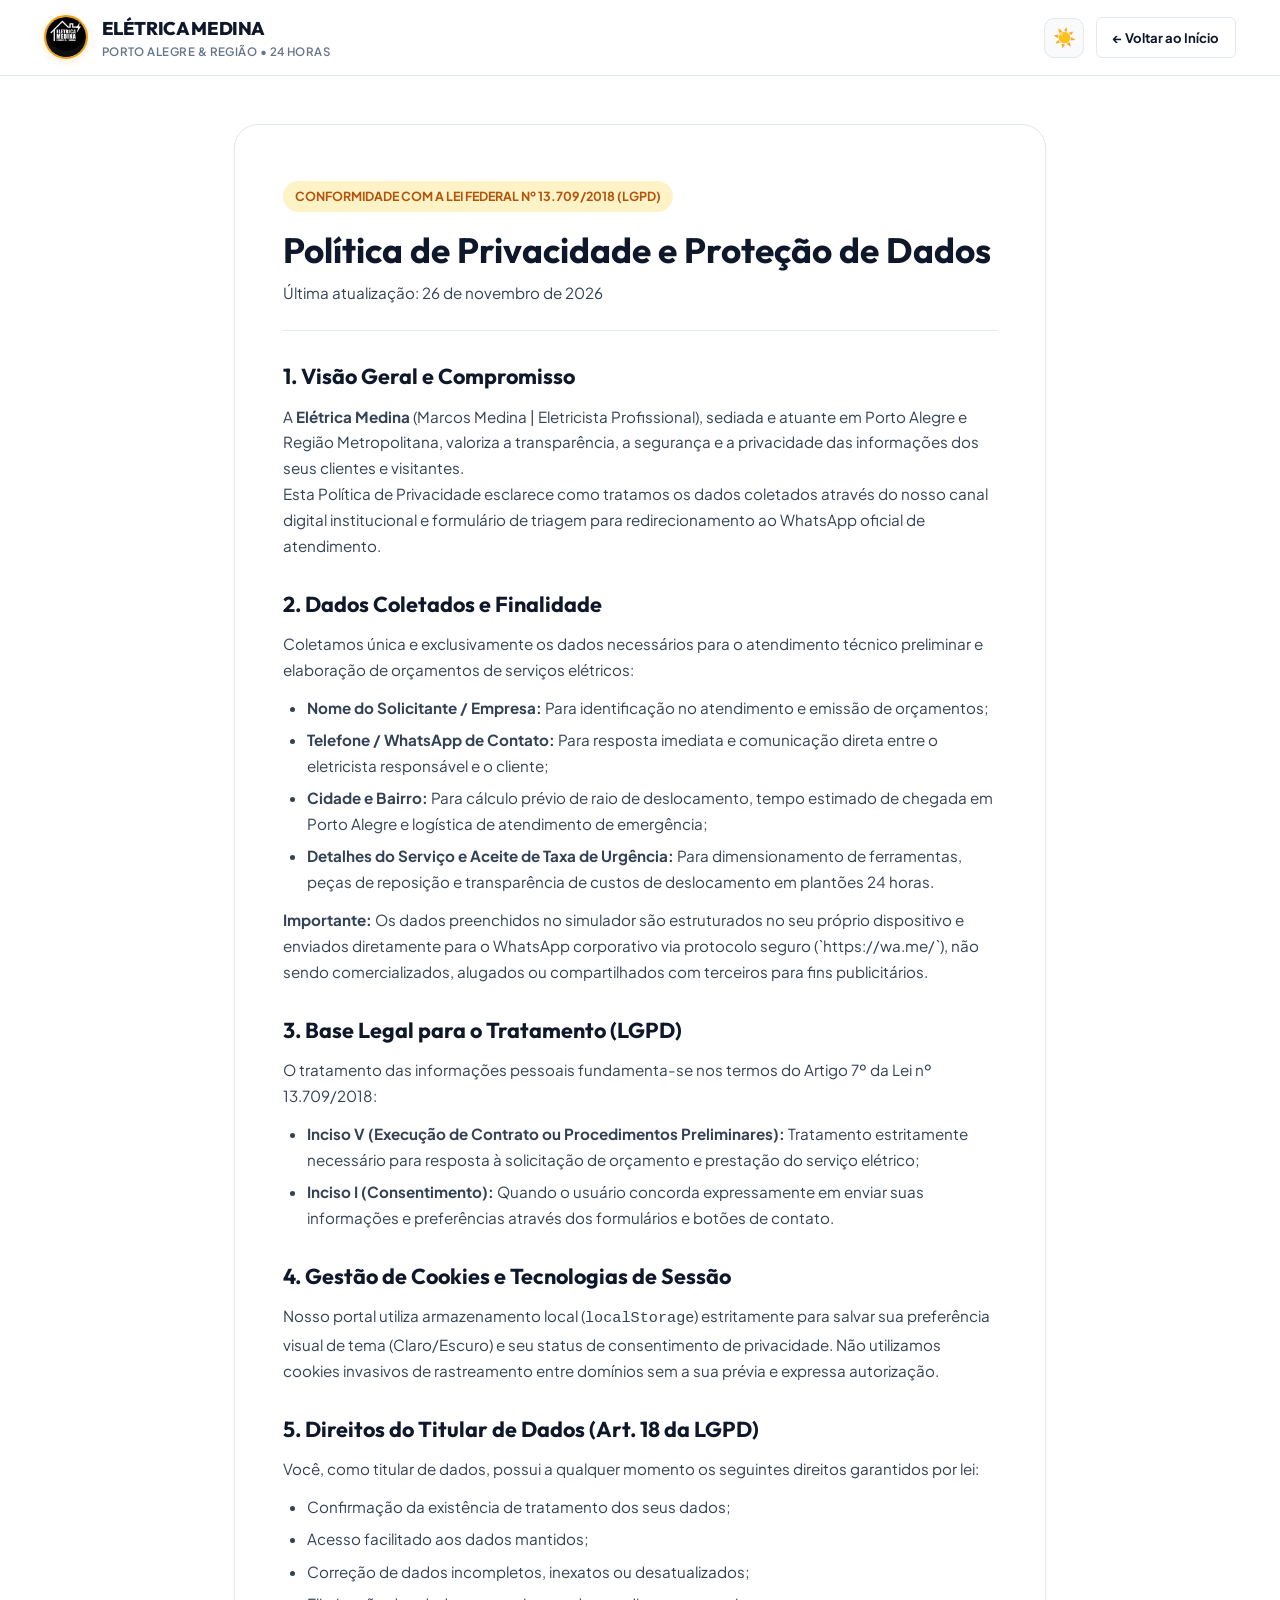
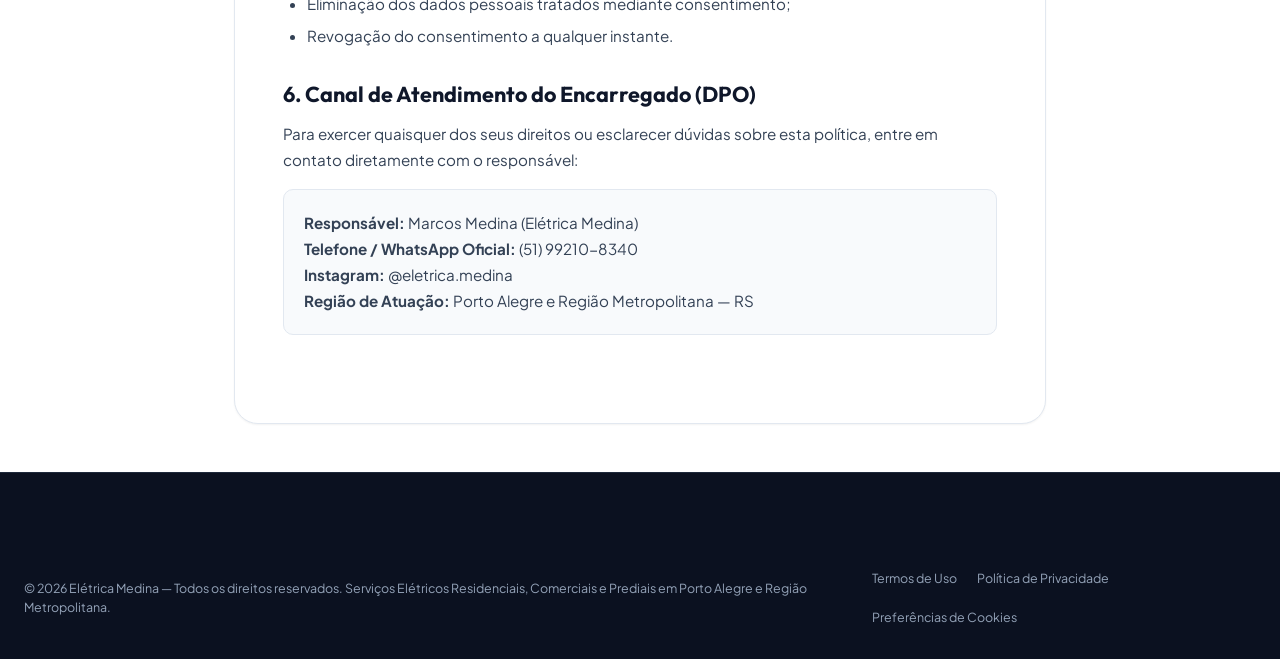
==== politica-privacidade.html @ 8481b3cd "feat: site institucional Elétrica Medina com triagem de urgência, estimativa POA e despacho WhatsApp" ====
<!DOCTYPE html>
<html lang="pt-BR" data-theme="light">
<head>
  <meta charset="UTF-8">
  <meta name="viewport" content="width=device-width, initial-scale=1.0">
  <title>Política de Privacidade | Elétrica Medina — Porto Alegre e Região</title>
  <meta name="description" content="Política de Privacidade e Proteção de Dados da Elétrica Medina em conformidade com a LGPD (Lei nº 13.709/2018).">
  <link rel="preconnect" href="https://fonts.googleapis.com">
  <link rel="preconnect" href="https://fonts.gstatic.com" crossorigin>
  <link href="https://fonts.googleapis.com/css2?family=Outfit:wght@400;500;600;700;800&family=Plus+Jakarta+Sans:wght@400;500;600;700&display=swap" rel="stylesheet">
  <link rel="stylesheet" href="css/style.css">
  <link rel="stylesheet" href="css/cookies.css">
  <link rel="icon" type="image/png" href="assets/logo-eletrica-medina.png">
</head>
<body class="legal-page">

  <!-- Cabeçalho Institucional -->
  <header class="site-header">
    <div class="header-container">
      <a href="index.html" class="brand-logo" aria-label="Voltar à página inicial da Elétrica Medina">
        <img src="assets/logo-eletrica-medina.png" alt="Logotipo Elétrica Medina" width="48" height="48" class="logo-img">
        <div class="brand-text">
          <span class="brand-title">ELÉTRICA MEDINA</span>
          <span class="brand-subtitle">Porto Alegre & Região • 24 Horas</span>
        </div>
      </a>
      <div class="header-actions">
        <button id="theme-toggle" class="theme-toggle-btn" aria-label="Alternar entre tema claro e escuro" title="Alternar tema">
          <span class="theme-icon-light">☀️</span>
          <span class="theme-icon-dark">🌙</span>
        </button>
        <a href="index.html" class="btn btn-sm btn-outline">← Voltar ao Início</a>
      </div>
    </div>
  </header>

  <main class="legal-container">
    <article class="legal-content">
      <div class="legal-header-badge">Conformidade com a Lei Federal nº 13.709/2018 (LGPD)</div>
      <h1>Política de Privacidade e Proteção de Dados</h1>
      <p class="legal-date">Última atualização: 26 de novembro de 2026</p>

      <section>
        <h2>1. Visão Geral e Compromisso</h2>
        <p>A <strong>Elétrica Medina</strong> (Marcos Medina | Eletricista Profissional), sediada e atuante em Porto Alegre e Região Metropolitana, valoriza a transparência, a segurança e a privacidade das informações dos seus clientes e visitantes.</p>
        <p>Esta Política de Privacidade esclarece como tratamos os dados coletados através do nosso canal digital institucional e formulário de triagem para redirecionamento ao WhatsApp oficial de atendimento.</p>
      </section>

      <section>
        <h2>2. Dados Coletados e Finalidade</h2>
        <p>Coletamos única e exclusivamente os dados necessários para o atendimento técnico preliminar e elaboração de orçamentos de serviços elétricos:</p>
        <ul>
          <li><strong>Nome do Solicitante / Empresa:</strong> Para identificação no atendimento e emissão de orçamentos;</li>
          <li><strong>Telefone / WhatsApp de Contato:</strong> Para resposta imediata e comunicação direta entre o eletricista responsável e o cliente;</li>
          <li><strong>Cidade e Bairro:</strong> Para cálculo prévio de raio de deslocamento, tempo estimado de chegada em Porto Alegre e logística de atendimento de emergência;</li>
          <li><strong>Detalhes do Serviço e Aceite de Taxa de Urgência:</strong> Para dimensionamento de ferramentas, peças de reposição e transparência de custos de deslocamento em plantões 24 horas.</li>
        </ul>
        <p><strong>Importante:</strong> Os dados preenchidos no simulador são estruturados no seu próprio dispositivo e enviados diretamente para o WhatsApp corporativo via protocolo seguro (`https://wa.me/`), não sendo comercializados, alugados ou compartilhados com terceiros para fins publicitários.</p>
      </section>

      <section>
        <h2>3. Base Legal para o Tratamento (LGPD)</h2>
        <p>O tratamento das informações pessoais fundamenta-se nos termos do Artigo 7º da Lei nº 13.709/2018:</p>
        <ul>
          <li><strong>Inciso V (Execução de Contrato ou Procedimentos Preliminares):</strong> Tratamento estritamente necessário para resposta à solicitação de orçamento e prestação do serviço elétrico;</li>
          <li><strong>Inciso I (Consentimento):</strong> Quando o usuário concorda expressamente em enviar suas informações e preferências através dos formulários e botões de contato.</li>
        </ul>
      </section>

      <section>
        <h2>4. Gestão de Cookies e Tecnologias de Sessão</h2>
        <p>Nosso portal utiliza armazenamento local (<code>localStorage</code>) estritamente para salvar sua preferência visual de tema (Claro/Escuro) e seu status de consentimento de privacidade. Não utilizamos cookies invasivos de rastreamento entre domínios sem a sua prévia e expressa autorização.</p>
      </section>

      <section>
        <h2>5. Direitos do Titular de Dados (Art. 18 da LGPD)</h2>
        <p>Você, como titular de dados, possui a qualquer momento os seguintes direitos garantidos por lei:</p>
        <ul>
          <li>Confirmação da existência de tratamento dos seus dados;</li>
          <li>Acesso facilitado aos dados mantidos;</li>
          <li>Correção de dados incompletos, inexatos ou desatualizados;</li>
          <li>Eliminação dos dados pessoais tratados mediante consentimento;</li>
          <li>Revogação do consentimento a qualquer instante.</li>
        </ul>
      </section>

      <section>
        <h2>6. Canal de Atendimento do Encarregado (DPO)</h2>
        <p>Para exercer quaisquer dos seus direitos ou esclarecer dúvidas sobre esta política, entre em contato diretamente com o responsável:</p>
        <div class="contact-box">
          <p><strong>Responsável:</strong> Marcos Medina (Elétrica Medina)</p>
          <p><strong>Telefone / WhatsApp Oficial:</strong> (51) 99210-8340</p>
          <p><strong>Instagram:</strong> @eletrica.medina</p>
          <p><strong>Região de Atuação:</strong> Porto Alegre e Região Metropolitana — RS</p>
        </div>
      </section>
    </article>
  </main>

  <!-- Rodapé Institucional -->
  <footer class="site-footer">
    <div class="footer-bottom">
      <p>&copy; 2026 Elétrica Medina — Todos os direitos reservados. Serviços Elétricos Residenciais, Comerciais e Prediais em Porto Alegre e Região Metropolitana.</p>
      <div class="footer-links">
        <a href="termos-de-uso.html">Termos de Uso</a>
        <a href="politica-privacidade.html">Política de Privacidade</a>
        <a href="#" id="btn-cookie-preferences-trigger">Preferências de Cookies</a>
      </div>
    </div>
  </footer>

  <script src="js/cookies.js"></script>
  <script src="js/main.js"></script>
</body>
</html>
---- css/style.css ----
/* ==========================================================================
   Elétrica Medina — Estilos Oficiais (Mobile-First)
   Porto Alegre e Região Metropolitana • Atendimento 24 Horas
   Padrão: Tema Claro (Light) + Suporte Nativo a Tema Escuro ([data-theme="dark"])
   ========================================================================== */

:root {
  /* Paleta Base — Tema Claro (Padrão) */
  --bg-primary: #ffffff;
  --bg-secondary: #f8fafc;
  --bg-tertiary: #f1f5f9;
  --bg-card: #ffffff;
  --bg-card-hover: #ffffff;
  --bg-elevated: #ffffff;

  --text-primary: #0f172a;
  --text-secondary: #334155;
  --text-muted: #64748b;
  --text-light: #94a3b8;

  --border-subtle: #e2e8f0;
  --border-focus: #f59e0b;
  --border-card: #e2e8f0;

  /* Cores de Destaque Elétrica Medina */
  --primary: #f59e0b;
  --primary-hover: #d97706;
  --primary-dark: #b45309;
  --primary-subtle: #fef3c7;
  --primary-contrast: #0f172a;

  --accent-blue: #0284c7;
  --accent-blue-subtle: #e0f2fe;

  --success: #16a34a;
  --success-subtle: #dcfce7;
  --success-text: #15803d;

  --danger: #dc2626;
  --danger-subtle: #fee2e2;

  --whatsapp: #25d366;
  --whatsapp-hover: #1ebd5b;
  --whatsapp-dark: #128c7e;

  /* Sombras */
  --shadow-sm: 0 1px 2px 0 rgba(0, 0, 0, 0.05);
  --shadow-md: 0 4px 6px -1px rgba(0, 0, 0, 0.07), 0 2px 4px -2px rgba(0, 0, 0, 0.05);
  --shadow-lg: 0 10px 15px -3px rgba(0, 0, 0, 0.08), 0 4px 6px -4px rgba(0, 0, 0, 0.04);
  --shadow-xl: 0 20px 25px -5px rgba(0, 0, 0, 0.08), 0 8px 10px -6px rgba(0, 0, 0, 0.04);
  --shadow-primary: 0 10px 25px -5px rgba(245, 158, 11, 0.35);

  --radius-sm: 6px;
  --radius-md: 10px;
  --radius-lg: 16px;
  --radius-xl: 24px;
  --radius-pill: 9999px;

  --header-height: 76px;
  --transition: all 0.25s cubic-bezier(0.16, 1, 0.3, 1);
}

[data-theme="dark"] {
  --bg-primary: #0b1120;
  --bg-secondary: #0f172a;
  --bg-tertiary: #1e293b;
  --bg-card: #131c31;
  --bg-card-hover: #1a2540;
  --bg-elevated: #1e293b;

  --text-primary: #f8fafc;
  --text-secondary: #cbd5e1;
  --text-muted: #94a3b8;
  --text-light: #64748b;

  --border-subtle: #334155;
  --border-focus: #fbbf24;
  --border-card: #1e293b;

  --primary-subtle: rgba(245, 158, 11, 0.15);
  --primary-contrast: #0f172a;

  --accent-blue-subtle: rgba(2, 132, 199, 0.15);
  --success-subtle: rgba(22, 163, 74, 0.15);
  --success-text: #4ade80;

  --danger-subtle: rgba(220, 38, 38, 0.15);

  --shadow-sm: 0 1px 2px 0 rgba(0, 0, 0, 0.4);
  --shadow-md: 0 4px 6px -1px rgba(0, 0, 0, 0.4), 0 2px 4px -2px rgba(0, 0, 0, 0.3);
  --shadow-lg: 0 10px 15px -3px rgba(0, 0, 0, 0.5), 0 4px 6px -4px rgba(0, 0, 0, 0.4);
  --shadow-xl: 0 20px 25px -5px rgba(0, 0, 0, 0.6), 0 8px 10px -6px rgba(0, 0, 0, 0.5);
  --shadow-primary: 0 10px 25px -5px rgba(245, 158, 11, 0.25);
}

/* Reset Base */
*, *::before, *::after {
  box-sizing: border-box;
  margin: 0;
  padding: 0;
}

html {
  scroll-behavior: smooth;
  font-size: 16px;
  -webkit-text-size-adjust: 100%;
}

body {
  font-family: 'Plus Jakarta Sans', system-ui, -apple-system, sans-serif;
  background-color: var(--bg-primary);
  color: var(--text-primary);
  line-height: 1.6;
  transition: background-color 0.3s ease, color 0.3s ease;
  overflow-x: hidden;
}

h1, h2, h3, h4, h5, h6 {
  font-family: 'Outfit', 'Plus Jakarta Sans', sans-serif;
  color: var(--text-primary);
  line-height: 1.25;
  font-weight: 700;
}

a {
  color: inherit;
  text-decoration: none;
  transition: var(--transition);
}

img {
  max-width: 100%;
  height: auto;
  display: block;
}

/* ==========================================================================
   Header & Navegação (Padrão Executivo Sem Poluição Visual)
   ========================================================================== */
.site-header {
  position: sticky;
  top: 0;
  left: 0;
  right: 0;
  height: var(--header-height);
  background: rgba(255, 255, 255, 0.95);
  backdrop-filter: blur(12px);
  -webkit-backdrop-filter: blur(12px);
  border-bottom: 1px solid var(--border-subtle);
  z-index: 1000;
  transition: var(--transition);
}

[data-theme="dark"] .site-header {
  background: rgba(11, 17, 32, 0.95);
}

.header-container {
  max-width: 1240px;
  margin: 0 auto;
  height: 100%;
  padding: 0 1.5rem;
  display: flex;
  align-items: center;
  justify-content: space-between;
  gap: 1rem;
}

.brand-logo {
  display: flex;
  align-items: center;
  gap: 0.85rem;
  flex-shrink: 0;
}

.logo-img {
  width: 44px;
  height: 44px;
  border-radius: 50%;
  object-fit: cover;
  border: 2px solid var(--primary);
  box-shadow: 0 2px 8px rgba(245, 158, 11, 0.2);
}

.brand-text {
  display: flex;
  flex-direction: column;
}

.brand-title {
  font-family: 'Outfit', sans-serif;
  font-size: 1.15rem;
  font-weight: 800;
  letter-spacing: -0.02em;
  color: var(--text-primary);
  display: flex;
  align-items: center;
  gap: 0.35rem;
}

.brand-subtitle {
  font-size: 0.72rem;
  font-weight: 600;
  color: var(--text-muted);
  text-transform: uppercase;
  letter-spacing: 0.04em;
}

.header-badges {
  display: none;
}

@media (min-width: 960px) {
  .header-badges {
    display: flex;
    align-items: center;
    gap: 0.75rem;
  }
}

.header-pill {
  display: inline-flex;
  align-items: center;
  gap: 0.4rem;
  background: var(--bg-secondary);
  border: 1px solid var(--border-subtle);
  padding: 0.35rem 0.75rem;
  border-radius: var(--radius-pill);
  font-size: 0.78rem;
  font-weight: 600;
  color: var(--text-secondary);
}

.header-pill.urgent {
  background: var(--primary-subtle);
  border-color: rgba(245, 158, 11, 0.3);
  color: var(--primary-dark);
}

[data-theme="dark"] .header-pill.urgent {
  color: #fbbf24;
}

.pulse-dot {
  width: 8px;
  height: 8px;
  background-color: var(--success);
  border-radius: 50%;
  animation: pulseDot 1.8s infinite;
}

@keyframes pulseDot {
  0% { transform: scale(0.95); box-shadow: 0 0 0 0 rgba(22, 163, 74, 0.7); }
  70% { transform: scale(1); box-shadow: 0 0 0 7px rgba(22, 163, 74, 0); }
  100% { transform: scale(0.95); box-shadow: 0 0 0 0 rgba(22, 163, 74, 0); }
}

.header-actions {
  display: flex;
  align-items: center;
  gap: 0.75rem;
  flex-shrink: 0;
}

/* Botões do Topo */
.theme-toggle-btn {
  background: var(--bg-secondary);
  border: 1px solid var(--border-subtle);
  color: var(--text-primary);
  width: 40px;
  height: 40px;
  border-radius: var(--radius-md);
  cursor: pointer;
  display: flex;
  align-items: center;
  justify-content: center;
  font-size: 1.15rem;
  transition: var(--transition);
}

.theme-toggle-btn:hover {
  background: var(--bg-tertiary);
  transform: translateY(-1px);
}

.theme-icon-dark { display: none; }
[data-theme="dark"] .theme-icon-light { display: none; }
[data-theme="dark"] .theme-icon-dark { display: inline-block; }

/* Botão Menu Hambúrguer (Os 3 Risquinhos Anti-Poluição Visual) */
.btn-hamburger {
  background: var(--bg-secondary);
  border: 1px solid var(--border-subtle);
  color: var(--text-primary);
  padding: 0.55rem 0.9rem;
  border-radius: var(--radius-md);
  cursor: pointer;
  display: inline-flex;
  align-items: center;
  gap: 0.5rem;
  font-family: 'Plus Jakarta Sans', sans-serif;
  font-size: 0.85rem;
  font-weight: 700;
  transition: var(--transition);
}

.btn-hamburger:hover {
  background: var(--bg-tertiary);
  border-color: var(--primary);
  color: var(--primary-dark);
}

[data-theme="dark"] .btn-hamburger:hover {
  color: #fbbf24;
}

.hamburger-lines {
  display: flex;
  flex-direction: column;
  justify-content: space-between;
  width: 18px;
  height: 12px;
}

.hamburger-lines span {
  display: block;
  height: 2px;
  width: 100%;
  background-color: currentColor;
  border-radius: 2px;
  transition: var(--transition);
}

/* ==========================================================================
   Gaveta Lateral (Slide-Over Drawer)
   ========================================================================== */
.drawer-backdrop {
  position: fixed;
  inset: 0;
  background: rgba(15, 23, 42, 0.65);
  backdrop-filter: blur(4px);
  -webkit-backdrop-filter: blur(4px);
  z-index: 10001;
  opacity: 0;
  visibility: hidden;
  transition: all 0.3s ease;
}

.drawer-backdrop.is-open {
  opacity: 1;
  visibility: visible;
}

.site-drawer {
  position: fixed;
  top: 0;
  right: 0;
  bottom: 0;
  width: 100%;
  max-width: 380px;
  background: var(--bg-primary);
  border-left: 1px solid var(--border-subtle);
  box-shadow: -10px 0 30px rgba(0, 0, 0, 0.15);
  z-index: 10002;
  transform: translateX(100%);
  transition: transform 0.35s cubic-bezier(0.16, 1, 0.3, 1);
  display: flex;
  flex-direction: column;
  padding: 1.5rem;
  overflow-y: auto;
}

.site-drawer.is-open {
  transform: translateX(0);
}

.drawer-header {
  display: flex;
  align-items: center;
  justify-content: space-between;
  padding-bottom: 1.25rem;
  border-bottom: 1px solid var(--border-subtle);
}

.drawer-title {
  font-size: 1.1rem;
  font-weight: 700;
}

.btn-close-drawer {
  background: var(--bg-secondary);
  border: 1px solid var(--border-subtle);
  width: 36px;
  height: 36px;
  border-radius: var(--radius-md);
  font-size: 1.2rem;
  cursor: pointer;
  display: flex;
  align-items: center;
  justify-content: center;
  color: var(--text-secondary);
}

.btn-close-drawer:hover {
  background: var(--bg-tertiary);
  color: var(--text-primary);
}

.drawer-nav {
  display: flex;
  flex-direction: column;
  gap: 0.5rem;
  padding: 1.5rem 0;
}

.drawer-nav a {
  display: flex;
  align-items: center;
  justify-content: space-between;
  padding: 0.85rem 1rem;
  border-radius: var(--radius-md);
  font-size: 0.95rem;
  font-weight: 600;
  color: var(--text-secondary);
  background: var(--bg-secondary);
  border: 1px solid transparent;
}

.drawer-nav a:hover {
  background: var(--bg-tertiary);
  border-color: var(--border-subtle);
  color: var(--text-primary);
  padding-left: 1.25rem;
}

.drawer-footer {
  margin-top: auto;
  padding-top: 1.5rem;
  border-top: 1px solid var(--border-subtle);
  display: flex;
  flex-direction: column;
  gap: 1rem;
}

.drawer-contact-card {
  background: var(--bg-secondary);
  border: 1px solid var(--border-subtle);
  border-radius: var(--radius-md);
  padding: 1rem;
  font-size: 0.85rem;
}

.drawer-contact-card p {
  margin-bottom: 0.4rem;
  color: var(--text-secondary);
}

.drawer-contact-card strong {
  color: var(--text-primary);
}

/* ==========================================================================
   Botões e Componentes de UI
   ========================================================================== */
.btn {
  display: inline-flex;
  align-items: center;
  justify-content: center;
  gap: 0.55rem;
  padding: 0.85rem 1.6rem;
  border-radius: var(--radius-md);
  font-family: 'Plus Jakarta Sans', sans-serif;
  font-size: 0.95rem;
  font-weight: 700;
  cursor: pointer;
  transition: var(--transition);
  border: 1px solid transparent;
  white-space: nowrap;
  text-align: center;
}

.btn-sm {
  padding: 0.55rem 1rem;
  font-size: 0.82rem;
  border-radius: var(--radius-sm);
}

.btn-primary {
  background: var(--primary);
  color: var(--primary-contrast);
  box-shadow: var(--shadow-primary);
}

.btn-primary:hover {
  background: var(--primary-hover);
  color: #ffffff;
  transform: translateY(-2px);
  box-shadow: 0 12px 28px -5px rgba(245, 158, 11, 0.45);
}

.btn-secondary {
  background: var(--bg-secondary);
  color: var(--text-primary);
  border-color: var(--border-subtle);
}

.btn-secondary:hover {
  background: var(--bg-tertiary);
  transform: translateY(-1px);
}

.btn-outline {
  background: transparent;
  color: var(--text-primary);
  border-color: var(--border-subtle);
}

.btn-outline:hover {
  background: var(--bg-secondary);
  border-color: var(--primary);
  color: var(--primary-dark);
}

.btn-whatsapp {
  background: var(--whatsapp);
  color: #ffffff;
  box-shadow: 0 8px 20px -4px rgba(37, 211, 102, 0.4);
}

.btn-whatsapp:hover {
  background: var(--whatsapp-hover);
  color: #ffffff;
  transform: translateY(-2px);
  box-shadow: 0 12px 26px -4px rgba(37, 211, 102, 0.5);
}

/* ==========================================================================
   Hero Section
   ========================================================================== */
.hero-section {
  position: relative;
  padding: 3.5rem 1.5rem 4rem;
  background: linear-gradient(180deg, var(--bg-secondary) 0%, var(--bg-primary) 100%);
  border-bottom: 1px solid var(--border-subtle);
}

.hero-container {
  max-width: 1240px;
  margin: 0 auto;
}

.hero-badge {
  display: inline-flex;
  align-items: center;
  gap: 0.5rem;
  background: var(--primary-subtle);
  border: 1px solid rgba(245, 158, 11, 0.35);
  color: var(--primary-dark);
  font-size: 0.85rem;
  font-weight: 700;
  padding: 0.4rem 0.95rem;
  border-radius: var(--radius-pill);
  margin-bottom: 1.5rem;
}

[data-theme="dark"] .hero-badge {
  color: #fbbf24;
}

.hero-title {
  font-size: 2.25rem;
  letter-spacing: -0.03em;
  margin-bottom: 1.25rem;
  max-width: 900px;
}

@media (min-width: 768px) {
  .hero-title {
    font-size: 3.25rem;
  }
}

.hero-highlight {
  color: var(--primary-dark);
  position: relative;
  display: inline-block;
}

[data-theme="dark"] .hero-highlight {
  color: #fbbf24;
}

.hero-subtitle {
  font-size: 1.1rem;
  color: var(--text-secondary);
  line-height: 1.65;
  max-width: 780px;
  margin-bottom: 2rem;
}

.hero-actions {
  display: flex;
  flex-wrap: wrap;
  gap: 1rem;
  margin-bottom: 3rem;
}

.hero-stats-grid {
  display: grid;
  grid-template-columns: repeat(2, 1fr);
  gap: 1rem;
  max-width: 1000px;
}

@media (min-width: 768px) {
  .hero-stats-grid {
    grid-template-columns: repeat(4, 1fr);
  }
}

.stat-card {
  background: var(--bg-card);
  border: 1px solid var(--border-card);
  border-radius: var(--radius-lg);
  padding: 1.25rem;
  box-shadow: var(--shadow-sm);
  transition: var(--transition);
}

.stat-card:hover {
  transform: translateY(-2px);
  box-shadow: var(--shadow-md);
  border-color: var(--primary);
}

.stat-icon {
  font-size: 1.5rem;
  margin-bottom: 0.5rem;
}

.stat-number {
  font-size: 1.4rem;
  font-weight: 800;
  color: var(--text-primary);
  font-family: 'Outfit', sans-serif;
}

.stat-label {
  font-size: 0.8rem;
  color: var(--text-muted);
  line-height: 1.35;
}

/* ==========================================================================
   Simulador de Atendimento e Triagem Rápida (O Diferencial Principal)
   ========================================================================== */
.simulator-section {
  padding: 5rem 1.5rem;
  background: var(--bg-primary);
  position: relative;
}

.section-header {
  text-align: center;
  max-width: 760px;
  margin: 0 auto 3rem;
}

.section-tag {
  display: inline-block;
  background: var(--primary-subtle);
  color: var(--primary-dark);
  font-size: 0.8rem;
  font-weight: 700;
  text-transform: uppercase;
  letter-spacing: 0.08em;
  padding: 0.35rem 0.85rem;
  border-radius: var(--radius-pill);
  margin-bottom: 0.75rem;
}

[data-theme="dark"] .section-tag {
  color: #fbbf24;
}

.section-title {
  font-size: 2rem;
  margin-bottom: 0.85rem;
  letter-spacing: -0.02em;
}

@media (min-width: 768px) {
  .section-title {
    font-size: 2.6rem;
  }
}

.section-desc {
  font-size: 1.05rem;
  color: var(--text-secondary);
}

.simulator-card {
  max-width: 860px;
  margin: 0 auto;
  background: var(--bg-card);
  border: 2px solid var(--primary);
  border-radius: var(--radius-xl);
  box-shadow: var(--shadow-xl);
  overflow: hidden;
}

.simulator-card-header {
  background: linear-gradient(135deg, var(--bg-secondary) 0%, var(--bg-tertiary) 100%);
  padding: 1.5rem 2rem;
  border-bottom: 1px solid var(--border-subtle);
  display: flex;
  flex-direction: column;
  gap: 0.5rem;
}

@media (min-width: 600px) {
  .simulator-card-header {
    flex-direction: row;
    align-items: center;
    justify-content: space-between;
  }
}

.sim-header-title {
  font-size: 1.25rem;
  font-weight: 700;
  display: flex;
  align-items: center;
  gap: 0.5rem;
}

.sim-header-badge {
  background: var(--success-subtle);
  color: var(--success-text);
  font-size: 0.8rem;
  font-weight: 700;
  padding: 0.3rem 0.75rem;
  border-radius: var(--radius-pill);
  display: inline-flex;
  align-items: center;
  gap: 0.35rem;
}

.simulator-card-body {
  padding: 2rem;
}

.sim-form-grid {
  display: grid;
  grid-template-columns: 1fr;
  gap: 1.5rem;
}

@media (min-width: 640px) {
  .sim-form-grid {
    grid-template-columns: repeat(2, 1fr);
  }
  .form-col-full {
    grid-column: span 2;
  }
}

.form-group {
  display: flex;
  flex-direction: column;
  gap: 0.5rem;
}

.form-label {
  font-size: 0.9rem;
  font-weight: 700;
  color: var(--text-primary);
  display: flex;
  align-items: center;
  justify-content: space-between;
}

.form-label-hint {
  font-size: 0.75rem;
  font-weight: 500;
  color: var(--text-muted);
}

.form-input, .form-select, .form-textarea {
  width: 100%;
  padding: 0.85rem 1rem;
  font-family: inherit;
  font-size: 0.95rem;
  color: var(--text-primary);
  background: var(--bg-secondary);
  border: 1px solid var(--border-subtle);
  border-radius: var(--radius-md);
  transition: var(--transition);
}

.form-input:focus, .form-select:focus, .form-textarea:focus {
  outline: none;
  border-color: var(--border-focus);
  background: var(--bg-primary);
  box-shadow: 0 0 0 3px rgba(245, 158, 11, 0.2);
}

.form-textarea {
  resize: vertical;
  min-height: 90px;
}

/* Seletores de Modalidade de Atendimento */
.radio-toggle-group {
  display: grid;
  grid-template-columns: 1fr;
  gap: 0.75rem;
}

@media (min-width: 600px) {
  .radio-toggle-group {
    grid-template-columns: repeat(2, 1fr);
  }
}

.radio-card {
  position: relative;
  display: flex;
  align-items: flex-start;
  gap: 0.75rem;
  background: var(--bg-secondary);
  border: 1px solid var(--border-subtle);
  border-radius: var(--radius-md);
  padding: 1rem;
  cursor: pointer;
  transition: var(--transition);
}

.radio-card:hover {
  border-color: var(--primary);
  background: var(--bg-tertiary);
}

.radio-card input[type="radio"] {
  accent-color: var(--primary);
  margin-top: 0.2rem;
  width: 18px;
  height: 18px;
}

.radio-card-content {
  display: flex;
  flex-direction: column;
}

.radio-card-title {
  font-size: 0.92rem;
  font-weight: 700;
  color: var(--text-primary);
}

.radio-card-desc {
  font-size: 0.78rem;
  color: var(--text-muted);
  line-height: 1.35;
}

/* Caixa de Urgência Dinâmica */
.urgencia-box {
  background: var(--primary-subtle);
  border: 1px solid rgba(245, 158, 11, 0.4);
  border-radius: var(--radius-md);
  padding: 1.25rem;
  margin-top: 0.5rem;
  animation: fadeIn 0.3s ease;
}

@keyframes fadeIn {
  from { opacity: 0; transform: translateY(-6px); }
  to { opacity: 1; transform: translateY(0); }
}

.urgencia-box-title {
  font-size: 0.92rem;
  font-weight: 700;
  color: var(--primary-dark);
  margin-bottom: 0.4rem;
  display: flex;
  align-items: center;
  gap: 0.4rem;
}

[data-theme="dark"] .urgencia-box-title {
  color: #fbbf24;
}

.urgencia-box-text {
  font-size: 0.82rem;
  color: var(--text-secondary);
  margin-bottom: 0.85rem;
  line-height: 1.45;
}

.taxa-options {
  display: flex;
  flex-direction: column;
  gap: 0.5rem;
}

.taxa-label {
  display: flex;
  align-items: center;
  gap: 0.5rem;
  font-size: 0.85rem;
  font-weight: 600;
  cursor: pointer;
  color: var(--text-primary);
}

.taxa-label input {
  accent-color: var(--primary);
  width: 16px;
  height: 16px;
}

/* Painel de Estimativa em Tempo Real */
.estimate-preview-card {
  background: var(--bg-secondary);
  border: 1px solid var(--border-subtle);
  border-radius: var(--radius-lg);
  padding: 1.25rem;
  display: flex;
  flex-direction: column;
  gap: 0.75rem;
}

@media (min-width: 600px) {
  .estimate-preview-card {
    flex-direction: row;
    align-items: center;
    justify-content: space-between;
  }
}

.estimate-left {
  display: flex;
  flex-direction: column;
  gap: 0.2rem;
}

.estimate-title {
  font-size: 0.75rem;
  font-weight: 700;
  text-transform: uppercase;
  letter-spacing: 0.05em;
  color: var(--text-muted);
}

.estimate-zone-name {
  font-size: 0.95rem;
  font-weight: 700;
  color: var(--text-primary);
}

.estimate-right {
  display: flex;
  align-items: baseline;
  gap: 0.5rem;
}

.estimate-eta-val {
  font-family: 'Outfit', sans-serif;
  font-size: 1.8rem;
  font-weight: 800;
  color: var(--primary-dark);
}

[data-theme="dark"] .estimate-eta-val {
  color: #fbbf24;
}

.estimate-badge-pill {
  font-size: 0.75rem;
  font-weight: 700;
  padding: 0.25rem 0.6rem;
  border-radius: var(--radius-pill);
  background: var(--bg-tertiary);
  color: var(--text-secondary);
}

.sim-submit-btn {
  width: 100%;
  padding: 1.15rem;
  font-size: 1.05rem;
  box-shadow: 0 10px 25px -5px rgba(37, 211, 102, 0.4);
}

.sim-privacy-notice {
  font-size: 0.75rem;
  color: var(--text-muted);
  text-align: center;
  margin-top: 0.75rem;
}

/* ==========================================================================
   Serviços Oferecidos
   ========================================================================== */
.services-section {
  padding: 5rem 1.5rem;
  background: var(--bg-secondary);
  border-top: 1px solid var(--border-subtle);
  border-bottom: 1px solid var(--border-subtle);
}

.services-grid {
  max-width: 1240px;
  margin: 0 auto;
  display: grid;
  grid-template-columns: 1fr;
  gap: 1.75rem;
}

@media (min-width: 640px) {
  .services-grid {
    grid-template-columns: repeat(2, 1fr);
  }
}

@media (min-width: 1024px) {
  .services-grid {
    grid-template-columns: repeat(4, 1fr);
  }
}

.service-card {
  background: var(--bg-card);
  border: 1px solid var(--border-card);
  border-radius: var(--radius-lg);
  padding: 2rem 1.5rem;
  display: flex;
  flex-direction: column;
  box-shadow: var(--shadow-sm);
  transition: var(--transition);
}

.service-card:hover {
  transform: translateY(-4px);
  box-shadow: var(--shadow-lg);
  border-color: var(--primary);
}

.service-icon-box {
  width: 54px;
  height: 54px;
  background: var(--primary-subtle);
  border-radius: var(--radius-md);
  display: flex;
  align-items: center;
  justify-content: center;
  font-size: 1.6rem;
  margin-bottom: 1.25rem;
  color: var(--primary-dark);
}

[data-theme="dark"] .service-icon-box {
  color: #fbbf24;
}

.service-card-title {
  font-size: 1.2rem;
  margin-bottom: 0.75rem;
}

.service-card-desc {
  font-size: 0.88rem;
  color: var(--text-secondary);
  line-height: 1.55;
  margin-bottom: 1.25rem;
  flex-grow: 1;
}

.service-feature-list {
  list-style: none;
  display: flex;
  flex-direction: column;
  gap: 0.4rem;
  font-size: 0.8rem;
  color: var(--text-muted);
  border-top: 1px solid var(--border-subtle);
  padding-top: 1rem;
}

.service-feature-list li {
  display: flex;
  align-items: center;
  gap: 0.4rem;
}

.service-feature-list li::before {
  content: "✔";
  color: var(--primary);
  font-weight: 800;
}

/* ==========================================================================
   Galeria e Obras Reais (Instagram Showcase)
   ========================================================================== */
.portfolio-section {
  padding: 5rem 1.5rem;
  background: var(--bg-primary);
}

.portfolio-grid {
  max-width: 1240px;
  margin: 0 auto;
  display: grid;
  grid-template-columns: 1fr;
  gap: 2rem;
}

@media (min-width: 768px) {
  .portfolio-grid {
    grid-template-columns: repeat(3, 1fr);
  }
}

.portfolio-card {
  background: var(--bg-card);
  border: 1px solid var(--border-card);
  border-radius: var(--radius-lg);
  overflow: hidden;
  box-shadow: var(--shadow-sm);
  transition: var(--transition);
  display: flex;
  flex-direction: column;
}

.portfolio-card:hover {
  transform: translateY(-4px);
  box-shadow: var(--shadow-lg);
  border-color: var(--primary);
}

.portfolio-img-wrapper {
  position: relative;
  height: 280px;
  overflow: hidden;
  background: #0f172a;
}

.portfolio-img {
  width: 100%;
  height: 100%;
  object-fit: cover;
  transition: transform 0.5s ease;
}

.portfolio-card:hover .portfolio-img {
  transform: scale(1.05);
}

.portfolio-tag {
  position: absolute;
  top: 1rem;
  left: 1rem;
  background: rgba(15, 23, 42, 0.85);
  color: #fbbf24;
  font-size: 0.72rem;
  font-weight: 700;
  text-transform: uppercase;
  letter-spacing: 0.05em;
  padding: 0.3rem 0.65rem;
  border-radius: var(--radius-sm);
  backdrop-filter: blur(4px);
}

.portfolio-content {
  padding: 1.5rem;
  display: flex;
  flex-direction: column;
  gap: 0.65rem;
  flex-grow: 1;
}

.portfolio-title {
  font-size: 1.15rem;
}

.portfolio-desc {
  font-size: 0.85rem;
  color: var(--text-secondary);
  line-height: 1.5;
}

/* ==========================================================================
   Prova Social / Avaliações (5.0 Estrelas - 60 Avaliações)
   ========================================================================== */
.reviews-section {
  padding: 5rem 1.5rem;
  background: var(--bg-secondary);
  border-top: 1px solid var(--border-subtle);
  border-bottom: 1px solid var(--border-subtle);
}

.rating-summary-banner {
  max-width: 900px;
  margin: 0 auto 3rem;
  background: var(--bg-card);
  border: 1px solid var(--border-card);
  border-radius: var(--radius-lg);
  padding: 1.5rem 2rem;
  display: flex;
  flex-direction: column;
  align-items: center;
  justify-content: space-between;
  gap: 1rem;
  box-shadow: var(--shadow-sm);
}

@media (min-width: 640px) {
  .rating-summary-banner {
    flex-direction: row;
  }
}

.rating-stars-box {
  display: flex;
  align-items: center;
  gap: 0.75rem;
}

.rating-score {
  font-family: 'Outfit', sans-serif;
  font-size: 2.2rem;
  font-weight: 800;
  color: var(--primary-dark);
}

[data-theme="dark"] .rating-score {
  color: #fbbf24;
}

.stars-gold {
  color: #f59e0b;
  font-size: 1.25rem;
  letter-spacing: 0.1em;
}

.rating-count {
  font-size: 0.85rem;
  color: var(--text-muted);
}

.reviews-grid {
  max-width: 1240px;
  margin: 0 auto;
  display: grid;
  grid-template-columns: 1fr;
  gap: 1.5rem;
}

@media (min-width: 768px) {
  .reviews-grid {
    grid-template-columns: repeat(3, 1fr);
  }
}

.review-card {
  background: var(--bg-card);
  border: 1px solid var(--border-card);
  border-radius: var(--radius-lg);
  padding: 1.75rem;
  display: flex;
  flex-direction: column;
  justify-content: space-between;
  box-shadow: var(--shadow-sm);
}

.review-text {
  font-size: 0.92rem;
  color: var(--text-secondary);
  line-height: 1.6;
  margin-bottom: 1.25rem;
  font-style: italic;
}

.review-author {
  display: flex;
  align-items: center;
  gap: 0.75rem;
}

.author-avatar {
  width: 42px;
  height: 42px;
  border-radius: 50%;
  background: var(--primary-subtle);
  color: var(--primary-dark);
  font-weight: 700;
  display: flex;
  align-items: center;
  justify-content: center;
  font-size: 0.95rem;
}

[data-theme="dark"] .author-avatar {
  color: #fbbf24;
}

.author-info {
  display: flex;
  flex-direction: column;
}

.author-name {
  font-size: 0.9rem;
  font-weight: 700;
  color: var(--text-primary);
}

.author-location {
  font-size: 0.75rem;
  color: var(--text-muted);
}

/* ==========================================================================
   FAQ Accordion
   ========================================================================== */
.faq-section {
  padding: 5rem 1.5rem;
  background: var(--bg-primary);
}

.faq-container {
  max-width: 820px;
  margin: 0 auto;
  display: flex;
  flex-direction: column;
  gap: 1rem;
}

.faq-item {
  background: var(--bg-secondary);
  border: 1px solid var(--border-subtle);
  border-radius: var(--radius-md);
  overflow: hidden;
  transition: var(--transition);
}

.faq-item.is-open {
  border-color: var(--primary);
  background: var(--bg-card);
  box-shadow: var(--shadow-sm);
}

.faq-trigger {
  width: 100%;
  padding: 1.25rem 1.5rem;
  background: transparent;
  border: none;
  font-family: inherit;
  font-size: 1rem;
  font-weight: 700;
  color: var(--text-primary);
  text-align: left;
  cursor: pointer;
  display: flex;
  align-items: center;
  justify-content: space-between;
  gap: 1rem;
}

.faq-icon {
  font-size: 1.25rem;
  color: var(--primary);
  transition: transform 0.25s ease;
}

.faq-item.is-open .faq-icon {
  transform: rotate(45deg);
}

.faq-answer {
  display: none;
  padding: 0 1.5rem 1.25rem;
  font-size: 0.9rem;
  color: var(--text-secondary);
  line-height: 1.6;
}

.faq-item.is-open .faq-answer {
  display: block;
}

/* ==========================================================================
   Footer Institucional
   ========================================================================== */
.site-footer {
  background: #0b1120;
  color: #94a3b8;
  border-top: 1px solid #1e293b;
  padding: 4rem 1.5rem 2rem;
}

.footer-container {
  max-width: 1240px;
  margin: 0 auto;
  display: grid;
  grid-template-columns: 1fr;
  gap: 2.5rem;
  padding-bottom: 3rem;
  border-bottom: 1px solid #1e293b;
}

@media (min-width: 640px) {
  .footer-container {
    grid-template-columns: repeat(2, 1fr);
  }
}

@media (min-width: 1024px) {
  .footer-container {
    grid-template-columns: 1.5fr 1fr 1fr 1.2fr;
  }
}

.footer-col h4 {
  color: #f8fafc;
  font-size: 1.05rem;
  margin-bottom: 1.25rem;
  font-family: 'Outfit', sans-serif;
}

.footer-brand-desc {
  font-size: 0.88rem;
  line-height: 1.6;
  margin-top: 1rem;
  color: #94a3b8;
}

.footer-links-list {
  list-style: none;
  display: flex;
  flex-direction: column;
  gap: 0.65rem;
  font-size: 0.88rem;
}

.footer-links-list a:hover {
  color: #fbbf24;
}

.footer-contact-item {
  display: flex;
  align-items: flex-start;
  gap: 0.65rem;
  font-size: 0.88rem;
  margin-bottom: 0.75rem;
  color: #cbd5e1;
}

.footer-contact-item a:hover {
  color: #fbbf24;
}

.footer-bottom {
  max-width: 1240px;
  margin: 2rem auto 0;
  display: flex;
  flex-direction: column;
  gap: 1rem;
  align-items: center;
  justify-content: space-between;
  font-size: 0.78rem;
  text-align: center;
}

@media (min-width: 768px) {
  .footer-bottom {
    flex-direction: row;
    text-align: left;
  }
}

.footer-bottom .footer-links {
  display: flex;
  flex-wrap: wrap;
  gap: 1.25rem;
}

.footer-bottom .footer-links a:hover {
  color: #fbbf24;
}

/* ==========================================================================
   Botão Flutuante de WhatsApp 24h
   ========================================================================== */
.whatsapp-float-btn {
  position: fixed;
  bottom: 1.75rem;
  right: 1.75rem;
  background: var(--whatsapp);
  color: #ffffff;
  border-radius: var(--radius-pill);
  padding: 0.65rem 1.15rem;
  display: flex;
  align-items: center;
  gap: 0.6rem;
  font-weight: 700;
  font-size: 0.88rem;
  box-shadow: 0 8px 24px rgba(37, 211, 102, 0.45);
  z-index: 9998;
  transition: var(--transition);
}

.whatsapp-float-btn:hover {
  background: var(--whatsapp-hover);
  color: #ffffff;
  transform: translateY(-3px) scale(1.02);
  box-shadow: 0 12px 30px rgba(37, 211, 102, 0.55);
}

.whatsapp-float-icon {
  width: 28px;
  height: 28px;
  display: flex;
  align-items: center;
  justify-content: center;
}

/* Páginas Legais */
.legal-page {
  background-color: var(--bg-primary);
}

.legal-container {
  max-width: 860px;
  margin: 3rem auto;
  padding: 0 1.5rem;
}

.legal-content {
  background: var(--bg-card);
  border: 1px solid var(--border-card);
  border-radius: var(--radius-xl);
  padding: 2.5rem 2rem;
  box-shadow: var(--shadow-sm);
}

@media (min-width: 768px) {
  .legal-content {
    padding: 3.5rem 3rem;
  }
}

.legal-header-badge {
  display: inline-block;
  background: var(--primary-subtle);
  color: var(--primary-dark);
  font-size: 0.78rem;
  font-weight: 700;
  text-transform: uppercase;
  padding: 0.35rem 0.75rem;
  border-radius: var(--radius-pill);
  margin-bottom: 1rem;
}

[data-theme="dark"] .legal-header-badge {
  color: #fbbf24;
}

.legal-content h1 {
  font-size: 2.2rem;
  margin-bottom: 0.5rem;
}

.legal-date {
  font-size: 0.85rem;
  color: var(--text-muted);
  margin-bottom: 2rem;
  padding-bottom: 1.5rem;
  border-bottom: 1px solid var(--border-subtle);
}

.legal-content section {
  margin-bottom: 2rem;
}

.legal-content h2 {
  font-size: 1.35rem;
  margin-bottom: 0.85rem;
  color: var(--text-primary);
}

.legal-content p, .legal-content li {
  font-size: 0.95rem;
  color: var(--text-secondary);
  line-height: 1.7;
}

.legal-content ul {
  padding-left: 1.5rem;
  margin: 0.75rem 0;
}

.legal-content li {
  margin-bottom: 0.4rem;
}

.contact-box {
  background: var(--bg-secondary);
  border: 1px solid var(--border-subtle);
  border-radius: var(--radius-md);
  padding: 1.25rem;
  margin-top: 1rem;
}
---- css/cookies.css ----
/* ==========================================================================
   Elétrica Medina — Estilos do Banner e Modal LGPD
   Conforme Lei nº 13.709/2018 (Lei Geral de Proteção de Dados)
   Suporte a Tema Claro (Padrão) e Tema Escuro ([data-theme="dark"])
   ========================================================================== */

.cookie-banner {
  display: none;
  position: fixed;
  bottom: 0;
  left: 0;
  right: 0;
  background: rgba(15, 23, 42, 0.98);
  backdrop-filter: blur(12px);
  -webkit-backdrop-filter: blur(12px);
  color: #f1f5f9;
  border-top: 3px solid #f59e0b;
  box-shadow: 0 -10px 30px rgba(0, 0, 0, 0.25);
  z-index: 99999;
  padding: 1.25rem 1.5rem;
  animation: slideUpCookie 0.4s cubic-bezier(0.16, 1, 0.3, 1);
}

[data-theme="dark"] .cookie-banner {
  background: rgba(11, 17, 32, 0.98);
  border-top: 3px solid #f59e0b;
  box-shadow: 0 -10px 30px rgba(0, 0, 0, 0.5);
}

@keyframes slideUpCookie {
  from {
    transform: translateY(100%);
    opacity: 0;
  }
  to {
    transform: translateY(0);
    opacity: 1;
  }
}

.cookie-banner-container {
  max-width: 1240px;
  margin: 0 auto;
  display: flex;
  flex-direction: column;
  gap: 1rem;
}

@media (min-width: 900px) {
  .cookie-banner-container {
    flex-direction: row;
    align-items: center;
    justify-content: space-between;
  }
}

.cookie-text {
  font-size: 0.9rem;
  line-height: 1.55;
  color: #cbd5e1;
}

.cookie-text a {
  color: #fbbf24;
  text-decoration: underline;
  text-underline-offset: 3px;
  font-weight: 600;
  transition: color 0.2s ease;
}

.cookie-text a:hover {
  color: #ffffff;
}

.cookie-buttons {
  display: flex;
  flex-wrap: wrap;
  gap: 0.65rem;
  align-items: center;
}

.cookie-btn {
  padding: 0.6rem 1.15rem;
  border-radius: 8px;
  font-size: 0.85rem;
  font-weight: 600;
  cursor: pointer;
  transition: all 0.2s ease;
  white-space: nowrap;
  border: 1px solid transparent;
}

.cookie-btn-primary {
  background: #f59e0b;
  color: #0f172a;
  box-shadow: 0 2px 10px rgba(245, 158, 11, 0.3);
}

.cookie-btn-primary:hover {
  background: #d97706;
  color: #ffffff;
  transform: translateY(-1px);
}

.cookie-btn-secondary {
  background: rgba(255, 255, 255, 0.1);
  color: #f1f5f9;
  border: 1px solid rgba(255, 255, 255, 0.2);
}

.cookie-btn-secondary:hover {
  background: rgba(255, 255, 255, 0.18);
}

.cookie-btn-outline {
  background: transparent;
  color: #cbd5e1;
  border: 1px solid rgba(255, 255, 255, 0.25);
}

.cookie-btn-outline:hover {
  color: #fbbf24;
  border-color: #fbbf24;
}

/* Modal de Personalização */
.cookie-modal-overlay {
  display: none;
  position: fixed;
  inset: 0;
  background: rgba(15, 23, 42, 0.7);
  backdrop-filter: blur(6px);
  -webkit-backdrop-filter: blur(6px);
  z-index: 100000;
  align-items: center;
  justify-content: center;
  padding: 1rem;
}

.cookie-modal {
  background: #ffffff;
  border: 1px solid #e2e8f0;
  border-radius: 14px;
  max-width: 600px;
  width: 100%;
  max-height: 90vh;
  overflow-y: auto;
  box-shadow: 0 20px 40px rgba(0, 0, 0, 0.2);
  display: flex;
  flex-direction: column;
}

[data-theme="dark"] .cookie-modal {
  background: #0f172a;
  border-color: #334155;
  color: #f8fafc;
}

.cookie-modal-header {
  padding: 1.25rem 1.5rem;
  border-bottom: 1px solid #e2e8f0;
  display: flex;
  justify-content: space-between;
  align-items: center;
}

[data-theme="dark"] .cookie-modal-header {
  border-color: #334155;
}

.cookie-modal-header h3 {
  font-size: 1.15rem;
  font-weight: 700;
  margin: 0;
  color: #0f172a;
}

[data-theme="dark"] .cookie-modal-header h3 {
  color: #f8fafc;
}

.cookie-modal-close {
  background: transparent;
  border: none;
  font-size: 1.5rem;
  cursor: pointer;
  color: #64748b;
  width: 36px;
  height: 36px;
  border-radius: 6px;
  display: flex;
  align-items: center;
  justify-content: center;
  transition: all 0.2s;
}

.cookie-modal-close:hover {
  background: #f1f5f9;
  color: #0f172a;
}

[data-theme="dark"] .cookie-modal-close:hover {
  background: #1e293b;
  color: #ffffff;
}

.cookie-modal-body {
  padding: 1.5rem;
  display: flex;
  flex-direction: column;
  gap: 1.25rem;
}

.cookie-item {
  background: #f8fafc;
  border: 1px solid #e2e8f0;
  border-radius: 10px;
  padding: 1rem 1.25rem;
}

[data-theme="dark"] .cookie-item {
  background: #1e293b;
  border-color: #334155;
}

.cookie-item-header {
  display: flex;
  justify-content: space-between;
  align-items: center;
  margin-bottom: 0.5rem;
}

.cookie-item-title {
  font-weight: 700;
  font-size: 0.95rem;
  color: #0f172a;
}

[data-theme="dark"] .cookie-item-title {
  color: #f8fafc;
}

.cookie-item-badge {
  font-size: 0.75rem;
  font-weight: 700;
  padding: 0.2rem 0.5rem;
  border-radius: 4px;
  background: #e2e8f0;
  color: #475569;
}

[data-theme="dark"] .cookie-item-badge {
  background: #334155;
  color: #cbd5e1;
}

.cookie-item-desc {
  font-size: 0.85rem;
  line-height: 1.5;
  color: #64748b;
  margin: 0;
}

[data-theme="dark"] .cookie-item-desc {
  color: #94a3b8;
}

/* Switch iOS Style */
.cookie-switch {
  position: relative;
  display: inline-block;
  width: 44px;
  height: 24px;
}

.cookie-switch input {
  opacity: 0;
  width: 0;
  height: 0;
}

.cookie-slider {
  position: absolute;
  cursor: pointer;
  inset: 0;
  background-color: #cbd5e1;
  transition: 0.25s;
  border-radius: 24px;
}

.cookie-slider:before {
  position: absolute;
  content: "";
  height: 18px;
  width: 18px;
  left: 3px;
  bottom: 3px;
  background-color: white;
  transition: 0.25s;
  border-radius: 50%;
}

.cookie-switch input:checked + .cookie-slider {
  background-color: #f59e0b;
}

.cookie-switch input:checked + .cookie-slider:before {
  transform: translateX(20px);
}

.cookie-modal-footer {
  padding: 1.25rem 1.5rem;
  border-top: 1px solid #e2e8f0;
  display: flex;
  justify-content: flex-end;
  gap: 0.75rem;
}

[data-theme="dark"] .cookie-modal-footer {
  border-color: #334155;
}

/* Botão Flutuante Permanente no Rodapé */
.cookie-prefs-floating-btn {
  position: fixed;
  bottom: 1.5rem;
  left: 1.5rem;
  background: rgba(15, 23, 42, 0.9);
  color: #cbd5e1;
  border: 1px solid rgba(255, 255, 255, 0.15);
  border-radius: 50px;
  padding: 0.5rem 0.9rem;
  font-size: 0.75rem;
  font-weight: 600;
  display: flex;
  align-items: center;
  gap: 0.4rem;
  cursor: pointer;
  backdrop-filter: blur(8px);
  z-index: 999;
  transition: all 0.2s ease;
  box-shadow: 0 4px 12px rgba(0, 0, 0, 0.15);
}

.cookie-prefs-floating-btn:hover {
  background: #0f172a;
  color: #f59e0b;
  border-color: #f59e0b;
  transform: translateY(-2px);
}
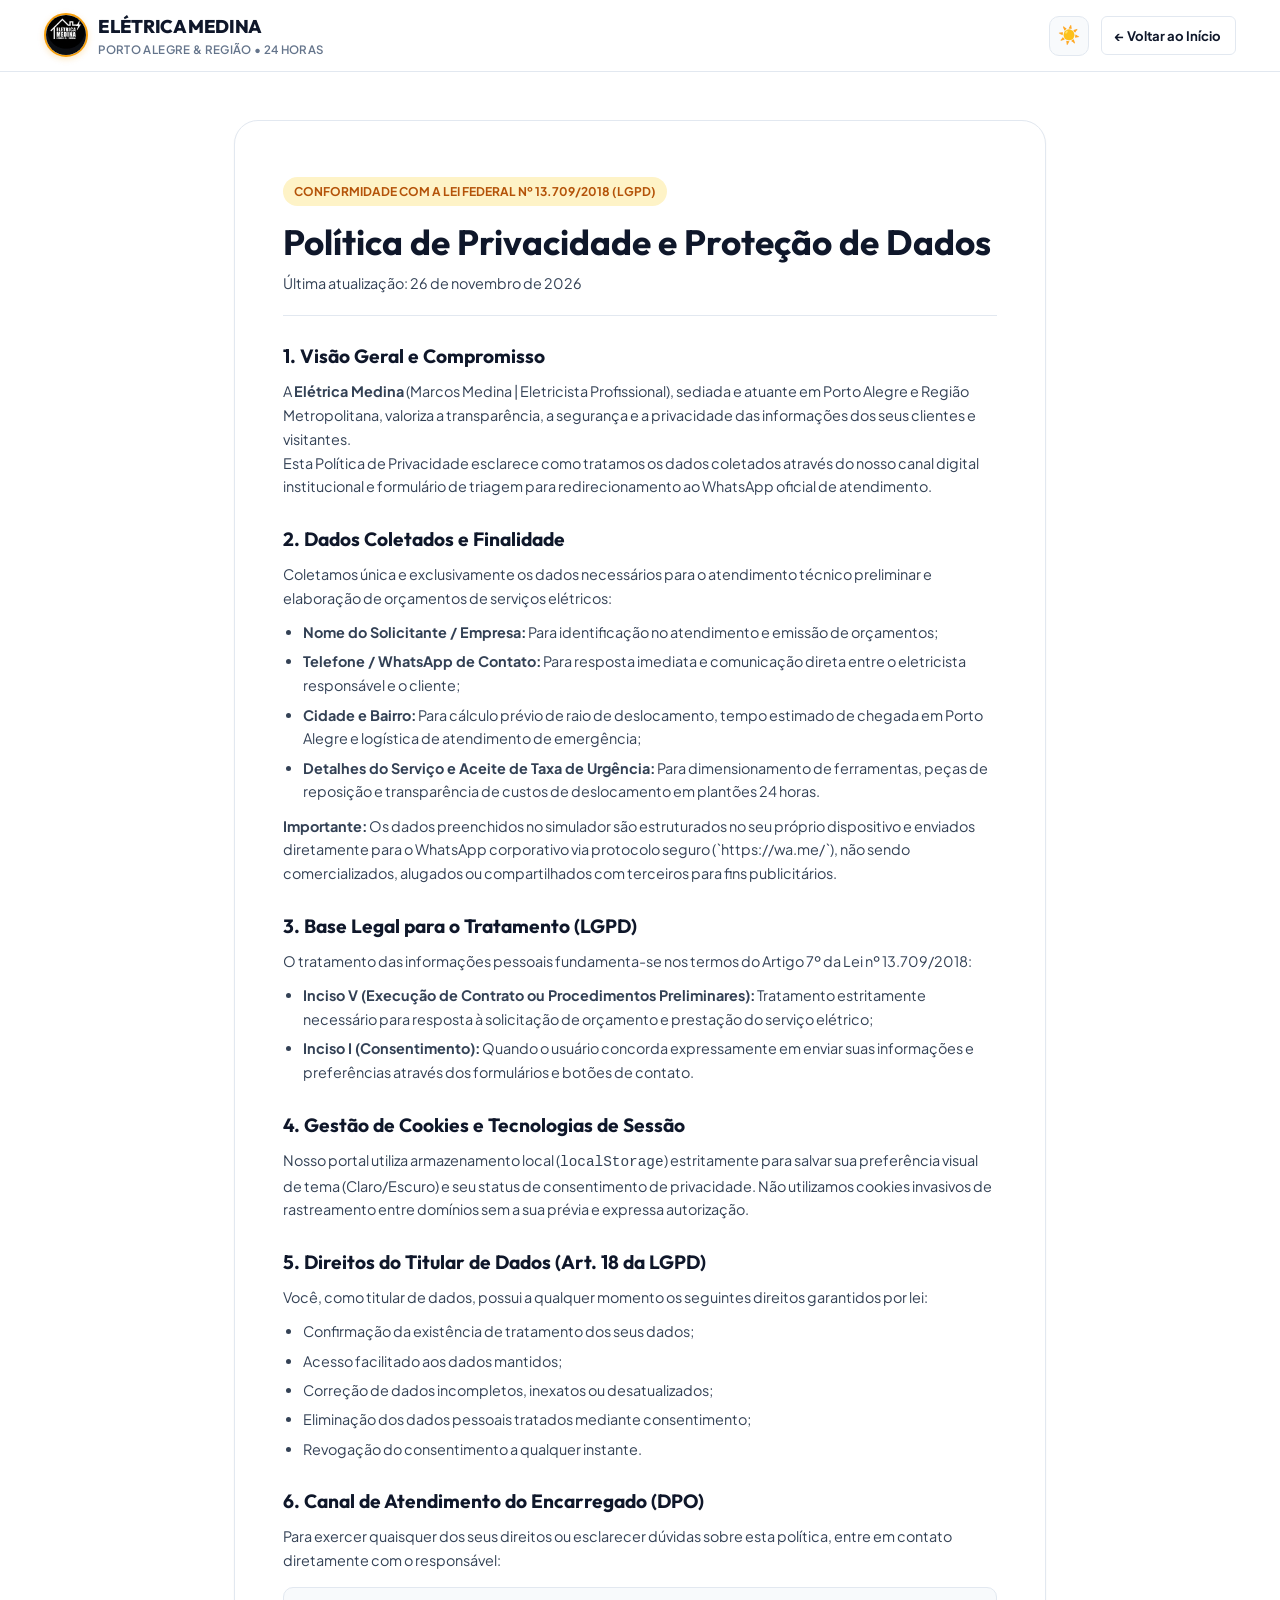
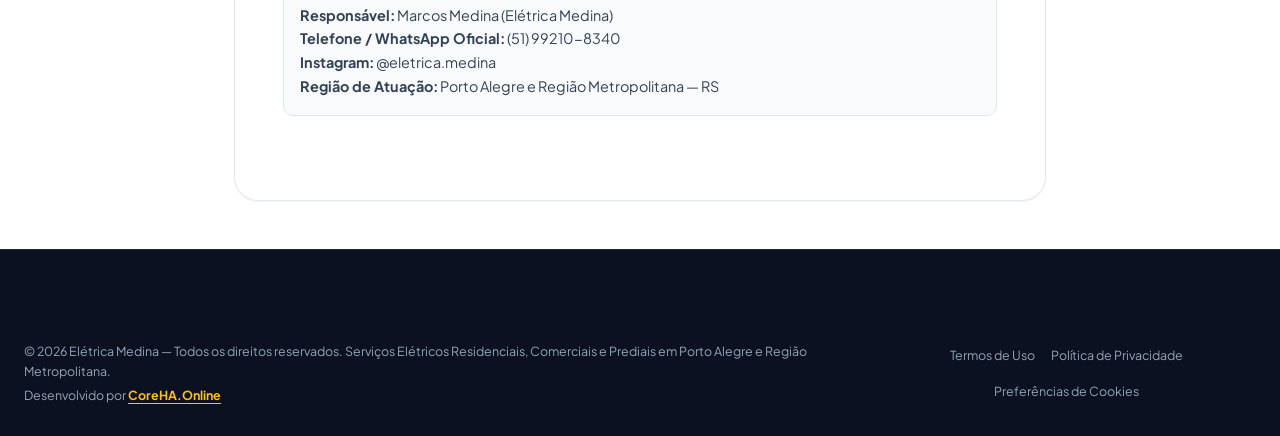
==== commit 14c64c24: "feat(footer): add CoreHA.Online development credit and backlink across all site pages" ====
--- a/politica-privacidade.html
+++ b/politica-privacidade.html
@@ -100,7 +100,10 @@
   <!-- Rodapé Institucional -->
   <footer class="site-footer">
     <div class="footer-bottom">
-      <p>&copy; 2026 Elétrica Medina — Todos os direitos reservados. Serviços Elétricos Residenciais, Comerciais e Prediais em Porto Alegre e Região Metropolitana.</p>
+      <div class="footer-bottom-copy">
+        <p>&copy; 2026 Elétrica Medina — Todos os direitos reservados. Serviços Elétricos Residenciais, Comerciais e Prediais em Porto Alegre e Região Metropolitana.</p>
+        <p class="footer-developer-credit">Desenvolvido por <a href="https://coreha.online" target="_blank" rel="noopener noreferrer">CoreHA.Online</a></p>
+      </div>
       <div class="footer-links">
         <a href="termos-de-uso.html">Termos de Uso</a>
         <a href="politica-privacidade.html">Política de Privacidade</a>
--- a/css/style.css
+++ b/css/style.css
@@ -1,5 +1,5 @@
 /* ==========================================================================
-   Elétrica Medina — Estilos Oficiais (Mobile-First)
+   Elétrica Medina — Estilos Oficiais (Mobile-First Extremo & Anti-Overflow)
    Porto Alegre e Região Metropolitana • Atendimento 24 Horas
    Padrão: Tema Claro (Light) + Suporte Nativo a Tema Escuro ([data-theme="dark"])
    ========================================================================== */
@@ -56,7 +56,7 @@
   --radius-xl: 24px;
   --radius-pill: 9999px;
 
-  --header-height: 76px;
+  --header-height: 72px;
   --transition: all 0.25s cubic-bezier(0.16, 1, 0.3, 1);
 }
 
@@ -93,11 +93,18 @@
   --shadow-primary: 0 10px 25px -5px rgba(245, 158, 11, 0.25);
 }
 
-/* Reset Base */
+/* Reset Base com Proteção Total Contra Overflow Horizontal */
 *, *::before, *::after {
   box-sizing: border-box;
   margin: 0;
   padding: 0;
+}
+
+html, body {
+  width: 100%;
+  max-width: 100vw;
+  overflow-x: hidden;
+  position: relative;
 }
 
 html {
@@ -112,7 +119,6 @@
   color: var(--text-primary);
   line-height: 1.6;
   transition: background-color 0.3s ease, color 0.3s ease;
-  overflow-x: hidden;
 }
 
 h1, h2, h3, h4, h5, h6 {
@@ -120,6 +126,7 @@
   color: var(--text-primary);
   line-height: 1.25;
   font-weight: 700;
+  word-break: break-word;
 }
 
 a {
@@ -135,13 +142,14 @@
 }
 
 /* ==========================================================================
-   Header & Navegação (Padrão Executivo Sem Poluição Visual)
+   Header & Navegação (Blindagem Mobile-First)
    ========================================================================== */
 .site-header {
   position: sticky;
   top: 0;
   left: 0;
   right: 0;
+  width: 100%;
   height: var(--header-height);
   background: rgba(255, 255, 255, 0.95);
   backdrop-filter: blur(12px);
@@ -159,27 +167,42 @@
   max-width: 1240px;
   margin: 0 auto;
   height: 100%;
-  padding: 0 1.5rem;
+  padding: 0 1rem;
   display: flex;
   align-items: center;
   justify-content: space-between;
-  gap: 1rem;
+  gap: 0.5rem;
+}
+
+@media (min-width: 768px) {
+  .header-container {
+    padding: 0 1.5rem;
+    gap: 1rem;
+  }
 }
 
 .brand-logo {
   display: flex;
   align-items: center;
-  gap: 0.85rem;
+  gap: 0.65rem;
   flex-shrink: 0;
 }
 
 .logo-img {
-  width: 44px;
-  height: 44px;
+  width: 38px;
+  height: 38px;
   border-radius: 50%;
   object-fit: cover;
   border: 2px solid var(--primary);
-  box-shadow: 0 2px 8px rgba(245, 158, 11, 0.2);
+  box-shadow: 0 2px 6px rgba(245, 158, 11, 0.25);
+  flex-shrink: 0;
+}
+
+@media (min-width: 768px) {
+  .logo-img {
+    width: 44px;
+    height: 44px;
+  }
 }
 
 .brand-text {
@@ -189,28 +212,52 @@
 
 .brand-title {
   font-family: 'Outfit', sans-serif;
-  font-size: 1.15rem;
+  font-size: 0.98rem;
   font-weight: 800;
   letter-spacing: -0.02em;
   color: var(--text-primary);
   display: flex;
   align-items: center;
-  gap: 0.35rem;
+  gap: 0.25rem;
+  white-space: nowrap;
+}
+
+@media (min-width: 768px) {
+  .brand-title {
+    font-size: 1.15rem;
+  }
 }
 
 .brand-subtitle {
-  font-size: 0.72rem;
+  font-size: 0.65rem;
   font-weight: 600;
   color: var(--text-muted);
   text-transform: uppercase;
-  letter-spacing: 0.04em;
+  letter-spacing: 0.03em;
+  white-space: nowrap;
+  max-width: 160px;
+  overflow: hidden;
+  text-overflow: ellipsis;
+}
+
+@media (min-width: 768px) {
+  .brand-subtitle {
+    font-size: 0.72rem;
+    max-width: none;
+  }
+}
+
+@media (max-width: 380px) {
+  .brand-subtitle {
+    display: none;
+  }
 }
 
 .header-badges {
   display: none;
 }
 
-@media (min-width: 960px) {
+@media (min-width: 992px) {
   .header-badges {
     display: flex;
     align-items: center;
@@ -258,23 +305,42 @@
 .header-actions {
   display: flex;
   align-items: center;
-  gap: 0.75rem;
+  gap: 0.45rem;
   flex-shrink: 0;
 }
 
-/* Botões do Topo */
+@media (min-width: 768px) {
+  .header-actions {
+    gap: 0.75rem;
+  }
+}
+
+/* Oculta botão de WhatsApp no header em telas menores em favor do flutuante e do drawer */
+.site-header .btn-header-whatsapp {
+  display: none;
+}
+
+@media (min-width: 580px) {
+  .site-header .btn-header-whatsapp {
+    display: inline-flex;
+  }
+}
+
+/* Botões do Topo com Touch Target Adequado */
 .theme-toggle-btn {
   background: var(--bg-secondary);
   border: 1px solid var(--border-subtle);
   color: var(--text-primary);
   width: 40px;
   height: 40px;
+  min-width: 40px;
+  min-height: 40px;
   border-radius: var(--radius-md);
   cursor: pointer;
   display: flex;
   align-items: center;
   justify-content: center;
-  font-size: 1.15rem;
+  font-size: 1.1rem;
   transition: var(--transition);
 }
 
@@ -287,19 +353,20 @@
 [data-theme="dark"] .theme-icon-light { display: none; }
 [data-theme="dark"] .theme-icon-dark { display: inline-block; }
 
-/* Botão Menu Hambúrguer (Os 3 Risquinhos Anti-Poluição Visual) */
+/* Botão Menu Hambúrguer ("3 risquinhos") */
 .btn-hamburger {
   background: var(--bg-secondary);
   border: 1px solid var(--border-subtle);
   color: var(--text-primary);
-  padding: 0.55rem 0.9rem;
+  padding: 0.5rem 0.75rem;
+  min-height: 40px;
   border-radius: var(--radius-md);
   cursor: pointer;
   display: inline-flex;
   align-items: center;
-  gap: 0.5rem;
+  gap: 0.45rem;
   font-family: 'Plus Jakarta Sans', sans-serif;
-  font-size: 0.85rem;
+  font-size: 0.82rem;
   font-weight: 700;
   transition: var(--transition);
 }
@@ -312,6 +379,15 @@
 
 [data-theme="dark"] .btn-hamburger:hover {
   color: #fbbf24;
+}
+
+@media (max-width: 420px) {
+  .btn-hamburger span.btn-hamburger-label {
+    display: none;
+  }
+  .btn-hamburger {
+    padding: 0.5rem 0.65rem;
+  }
 }
 
 .hamburger-lines {
@@ -337,7 +413,7 @@
 .drawer-backdrop {
   position: fixed;
   inset: 0;
-  background: rgba(15, 23, 42, 0.65);
+  background: rgba(15, 23, 42, 0.7);
   backdrop-filter: blur(4px);
   -webkit-backdrop-filter: blur(4px);
   z-index: 10001;
@@ -356,17 +432,17 @@
   top: 0;
   right: 0;
   bottom: 0;
-  width: 100%;
-  max-width: 380px;
+  width: 85%;
+  max-width: 320px;
   background: var(--bg-primary);
   border-left: 1px solid var(--border-subtle);
-  box-shadow: -10px 0 30px rgba(0, 0, 0, 0.15);
+  box-shadow: -10px 0 30px rgba(0, 0, 0, 0.25);
   z-index: 10002;
   transform: translateX(100%);
   transition: transform 0.35s cubic-bezier(0.16, 1, 0.3, 1);
   display: flex;
   flex-direction: column;
-  padding: 1.5rem;
+  padding: 1.25rem 1rem;
   overflow-y: auto;
 }
 
@@ -378,22 +454,22 @@
   display: flex;
   align-items: center;
   justify-content: space-between;
-  padding-bottom: 1.25rem;
+  padding-bottom: 1rem;
   border-bottom: 1px solid var(--border-subtle);
 }
 
 .drawer-title {
-  font-size: 1.1rem;
+  font-size: 1.05rem;
   font-weight: 700;
 }
 
 .btn-close-drawer {
   background: var(--bg-secondary);
   border: 1px solid var(--border-subtle);
-  width: 36px;
-  height: 36px;
+  width: 40px;
+  height: 40px;
   border-radius: var(--radius-md);
-  font-size: 1.2rem;
+  font-size: 1.4rem;
   cursor: pointer;
   display: flex;
   align-items: center;
@@ -409,8 +485,8 @@
 .drawer-nav {
   display: flex;
   flex-direction: column;
-  gap: 0.5rem;
-  padding: 1.5rem 0;
+  gap: 0.45rem;
+  padding: 1.25rem 0;
 }
 
 .drawer-nav a {
@@ -418,8 +494,9 @@
   align-items: center;
   justify-content: space-between;
   padding: 0.85rem 1rem;
+  min-height: 46px;
   border-radius: var(--radius-md);
-  font-size: 0.95rem;
+  font-size: 0.92rem;
   font-weight: 600;
   color: var(--text-secondary);
   background: var(--bg-secondary);
@@ -430,28 +507,28 @@
   background: var(--bg-tertiary);
   border-color: var(--border-subtle);
   color: var(--text-primary);
-  padding-left: 1.25rem;
+  padding-left: 1.2rem;
 }
 
 .drawer-footer {
   margin-top: auto;
-  padding-top: 1.5rem;
+  padding-top: 1.25rem;
   border-top: 1px solid var(--border-subtle);
   display: flex;
   flex-direction: column;
-  gap: 1rem;
+  gap: 0.85rem;
 }
 
 .drawer-contact-card {
   background: var(--bg-secondary);
   border: 1px solid var(--border-subtle);
   border-radius: var(--radius-md);
-  padding: 1rem;
-  font-size: 0.85rem;
+  padding: 0.85rem;
+  font-size: 0.82rem;
 }
 
 .drawer-contact-card p {
-  margin-bottom: 0.4rem;
+  margin-bottom: 0.35rem;
   color: var(--text-secondary);
 }
 
@@ -467,7 +544,8 @@
   align-items: center;
   justify-content: center;
   gap: 0.55rem;
-  padding: 0.85rem 1.6rem;
+  padding: 0.85rem 1.4rem;
+  min-height: 44px;
   border-radius: var(--radius-md);
   font-family: 'Plus Jakarta Sans', sans-serif;
   font-size: 0.95rem;
@@ -475,13 +553,14 @@
   cursor: pointer;
   transition: var(--transition);
   border: 1px solid transparent;
-  white-space: nowrap;
   text-align: center;
+  word-break: break-word;
 }
 
 .btn-sm {
-  padding: 0.55rem 1rem;
+  padding: 0.5rem 0.85rem;
   font-size: 0.82rem;
+  min-height: 38px;
   border-radius: var(--radius-sm);
 }
 
@@ -535,13 +614,19 @@
 }
 
 /* ==========================================================================
-   Hero Section
+   Hero Section (Otimizado Mobile)
    ========================================================================== */
 .hero-section {
   position: relative;
-  padding: 3.5rem 1.5rem 4rem;
+  padding: 2.25rem 1rem 3rem;
   background: linear-gradient(180deg, var(--bg-secondary) 0%, var(--bg-primary) 100%);
   border-bottom: 1px solid var(--border-subtle);
+}
+
+@media (min-width: 768px) {
+  .hero-section {
+    padding: 3.5rem 1.5rem 4rem;
+  }
 }
 
 .hero-container {
@@ -552,15 +637,16 @@
 .hero-badge {
   display: inline-flex;
   align-items: center;
-  gap: 0.5rem;
+  gap: 0.4rem;
   background: var(--primary-subtle);
   border: 1px solid rgba(245, 158, 11, 0.35);
   color: var(--primary-dark);
-  font-size: 0.85rem;
-  font-weight: 700;
-  padding: 0.4rem 0.95rem;
+  font-size: 0.78rem;
+  font-weight: 700;
+  padding: 0.35rem 0.8rem;
   border-radius: var(--radius-pill);
-  margin-bottom: 1.5rem;
+  margin-bottom: 1.25rem;
+  line-height: 1.4;
 }
 
 [data-theme="dark"] .hero-badge {
@@ -568,16 +654,10 @@
 }
 
 .hero-title {
-  font-size: 2.25rem;
+  font-size: clamp(1.75rem, 5.5vw, 3.25rem);
   letter-spacing: -0.03em;
-  margin-bottom: 1.25rem;
+  margin-bottom: 1rem;
   max-width: 900px;
-}
-
-@media (min-width: 768px) {
-  .hero-title {
-    font-size: 3.25rem;
-  }
 }
 
 .hero-highlight {
@@ -591,40 +671,73 @@
 }
 
 .hero-subtitle {
-  font-size: 1.1rem;
+  font-size: 0.98rem;
   color: var(--text-secondary);
-  line-height: 1.65;
+  line-height: 1.6;
   max-width: 780px;
-  margin-bottom: 2rem;
+  margin-bottom: 1.75rem;
+}
+
+@media (min-width: 768px) {
+  .hero-subtitle {
+    font-size: 1.1rem;
+    margin-bottom: 2rem;
+  }
 }
 
 .hero-actions {
   display: flex;
-  flex-wrap: wrap;
-  gap: 1rem;
-  margin-bottom: 3rem;
+  flex-direction: column;
+  gap: 0.75rem;
+  margin-bottom: 2.5rem;
+}
+
+@media (min-width: 580px) {
+  .hero-actions {
+    flex-direction: row;
+    flex-wrap: wrap;
+    gap: 1rem;
+  }
+}
+
+.hero-actions .btn {
+  width: 100%;
+}
+
+@media (min-width: 580px) {
+  .hero-actions .btn {
+    width: auto;
+  }
 }
 
 .hero-stats-grid {
   display: grid;
   grid-template-columns: repeat(2, 1fr);
-  gap: 1rem;
+  gap: 0.75rem;
   max-width: 1000px;
 }
 
 @media (min-width: 768px) {
   .hero-stats-grid {
     grid-template-columns: repeat(4, 1fr);
+    gap: 1rem;
   }
 }
 
 .stat-card {
   background: var(--bg-card);
   border: 1px solid var(--border-card);
-  border-radius: var(--radius-lg);
-  padding: 1.25rem;
+  border-radius: var(--radius-md);
+  padding: 0.9rem;
   box-shadow: var(--shadow-sm);
   transition: var(--transition);
+}
+
+@media (min-width: 768px) {
+  .stat-card {
+    border-radius: var(--radius-lg);
+    padding: 1.25rem;
+  }
 }
 
 .stat-card:hover {
@@ -634,49 +747,61 @@
 }
 
 .stat-icon {
-  font-size: 1.5rem;
-  margin-bottom: 0.5rem;
+  font-size: 1.3rem;
+  margin-bottom: 0.35rem;
 }
 
 .stat-number {
-  font-size: 1.4rem;
+  font-size: 1.2rem;
   font-weight: 800;
   color: var(--text-primary);
   font-family: 'Outfit', sans-serif;
 }
 
+@media (min-width: 768px) {
+  .stat-number {
+    font-size: 1.4rem;
+  }
+}
+
 .stat-label {
-  font-size: 0.8rem;
+  font-size: 0.75rem;
   color: var(--text-muted);
-  line-height: 1.35;
+  line-height: 1.3;
 }
 
 /* ==========================================================================
-   Simulador de Atendimento e Triagem Rápida (O Diferencial Principal)
+   Simulador de Atendimento e Triagem Rápida (100% Mobile Ready)
    ========================================================================== */
 .simulator-section {
-  padding: 5rem 1.5rem;
+  padding: 3rem 1rem;
   background: var(--bg-primary);
   position: relative;
+}
+
+@media (min-width: 768px) {
+  .simulator-section {
+    padding: 5rem 1.5rem;
+  }
 }
 
 .section-header {
   text-align: center;
   max-width: 760px;
-  margin: 0 auto 3rem;
+  margin: 0 auto 2.5rem;
 }
 
 .section-tag {
   display: inline-block;
   background: var(--primary-subtle);
   color: var(--primary-dark);
-  font-size: 0.8rem;
+  font-size: 0.75rem;
   font-weight: 700;
   text-transform: uppercase;
   letter-spacing: 0.08em;
-  padding: 0.35rem 0.85rem;
+  padding: 0.3rem 0.8rem;
   border-radius: var(--radius-pill);
-  margin-bottom: 0.75rem;
+  margin-bottom: 0.65rem;
 }
 
 [data-theme="dark"] .section-tag {
@@ -684,19 +809,13 @@
 }
 
 .section-title {
-  font-size: 2rem;
-  margin-bottom: 0.85rem;
+  font-size: clamp(1.6rem, 5vw, 2.6rem);
+  margin-bottom: 0.75rem;
   letter-spacing: -0.02em;
 }
 
-@media (min-width: 768px) {
-  .section-title {
-    font-size: 2.6rem;
-  }
-}
-
 .section-desc {
-  font-size: 1.05rem;
+  font-size: 0.95rem;
   color: var(--text-secondary);
 }
 
@@ -705,18 +824,24 @@
   margin: 0 auto;
   background: var(--bg-card);
   border: 2px solid var(--primary);
-  border-radius: var(--radius-xl);
+  border-radius: var(--radius-lg);
   box-shadow: var(--shadow-xl);
   overflow: hidden;
 }
 
+@media (min-width: 768px) {
+  .simulator-card {
+    border-radius: var(--radius-xl);
+  }
+}
+
 .simulator-card-header {
   background: linear-gradient(135deg, var(--bg-secondary) 0%, var(--bg-tertiary) 100%);
-  padding: 1.5rem 2rem;
+  padding: 1.15rem 1.25rem;
   border-bottom: 1px solid var(--border-subtle);
   display: flex;
   flex-direction: column;
-  gap: 0.5rem;
+  gap: 0.65rem;
 }
 
 @media (min-width: 600px) {
@@ -724,42 +849,57 @@
     flex-direction: row;
     align-items: center;
     justify-content: space-between;
+    padding: 1.5rem 2rem;
   }
 }
 
 .sim-header-title {
-  font-size: 1.25rem;
-  font-weight: 700;
-  display: flex;
-  align-items: center;
-  gap: 0.5rem;
+  font-size: 1.15rem;
+  font-weight: 700;
+  display: flex;
+  align-items: center;
+  gap: 0.4rem;
 }
 
 .sim-header-badge {
   background: var(--success-subtle);
   color: var(--success-text);
-  font-size: 0.8rem;
-  font-weight: 700;
-  padding: 0.3rem 0.75rem;
+  font-size: 0.78rem;
+  font-weight: 700;
+  padding: 0.3rem 0.65rem;
   border-radius: var(--radius-pill);
   display: inline-flex;
   align-items: center;
   gap: 0.35rem;
+  align-self: flex-start;
+}
+
+@media (min-width: 600px) {
+  .sim-header-badge {
+    align-self: center;
+  }
 }
 
 .simulator-card-body {
-  padding: 2rem;
+  padding: 1.25rem 1rem;
+}
+
+@media (min-width: 640px) {
+  .simulator-card-body {
+    padding: 2rem;
+  }
 }
 
 .sim-form-grid {
   display: grid;
   grid-template-columns: 1fr;
-  gap: 1.5rem;
+  gap: 1.15rem;
 }
 
 @media (min-width: 640px) {
   .sim-form-grid {
     grid-template-columns: repeat(2, 1fr);
+    gap: 1.5rem;
   }
   .form-col-full {
     grid-column: span 2;
@@ -769,29 +909,32 @@
 .form-group {
   display: flex;
   flex-direction: column;
-  gap: 0.5rem;
+  gap: 0.45rem;
 }
 
 .form-label {
-  font-size: 0.9rem;
+  font-size: 0.88rem;
   font-weight: 700;
   color: var(--text-primary);
   display: flex;
   align-items: center;
   justify-content: space-between;
+  flex-wrap: wrap;
+  gap: 0.25rem;
 }
 
 .form-label-hint {
-  font-size: 0.75rem;
+  font-size: 0.72rem;
   font-weight: 500;
   color: var(--text-muted);
 }
 
 .form-input, .form-select, .form-textarea {
   width: 100%;
-  padding: 0.85rem 1rem;
+  padding: 0.75rem 0.85rem;
+  min-height: 44px;
   font-family: inherit;
-  font-size: 0.95rem;
+  font-size: 0.92rem;
   color: var(--text-primary);
   background: var(--bg-secondary);
   border: 1px solid var(--border-subtle);
@@ -808,19 +951,20 @@
 
 .form-textarea {
   resize: vertical;
-  min-height: 90px;
+  min-height: 80px;
 }
 
 /* Seletores de Modalidade de Atendimento */
 .radio-toggle-group {
   display: grid;
   grid-template-columns: 1fr;
-  gap: 0.75rem;
+  gap: 0.65rem;
 }
 
 @media (min-width: 600px) {
   .radio-toggle-group {
     grid-template-columns: repeat(2, 1fr);
+    gap: 0.75rem;
   }
 }
 
@@ -828,11 +972,11 @@
   position: relative;
   display: flex;
   align-items: flex-start;
-  gap: 0.75rem;
+  gap: 0.65rem;
   background: var(--bg-secondary);
   border: 1px solid var(--border-subtle);
   border-radius: var(--radius-md);
-  padding: 1rem;
+  padding: 0.85rem;
   cursor: pointer;
   transition: var(--transition);
 }
@@ -844,9 +988,10 @@
 
 .radio-card input[type="radio"] {
   accent-color: var(--primary);
-  margin-top: 0.2rem;
+  margin-top: 0.15rem;
   width: 18px;
   height: 18px;
+  flex-shrink: 0;
 }
 
 .radio-card-content {
@@ -855,13 +1000,13 @@
 }
 
 .radio-card-title {
-  font-size: 0.92rem;
+  font-size: 0.88rem;
   font-weight: 700;
   color: var(--text-primary);
 }
 
 .radio-card-desc {
-  font-size: 0.78rem;
+  font-size: 0.75rem;
   color: var(--text-muted);
   line-height: 1.35;
 }
@@ -871,8 +1016,8 @@
   background: var(--primary-subtle);
   border: 1px solid rgba(245, 158, 11, 0.4);
   border-radius: var(--radius-md);
-  padding: 1.25rem;
-  margin-top: 0.5rem;
+  padding: 1rem;
+  margin-top: 0.4rem;
   animation: fadeIn 0.3s ease;
 }
 
@@ -882,13 +1027,13 @@
 }
 
 .urgencia-box-title {
-  font-size: 0.92rem;
+  font-size: 0.88rem;
   font-weight: 700;
   color: var(--primary-dark);
-  margin-bottom: 0.4rem;
-  display: flex;
-  align-items: center;
-  gap: 0.4rem;
+  margin-bottom: 0.35rem;
+  display: flex;
+  align-items: center;
+  gap: 0.35rem;
 }
 
 [data-theme="dark"] .urgencia-box-title {
@@ -896,47 +1041,52 @@
 }
 
 .urgencia-box-text {
+  font-size: 0.78rem;
+  color: var(--text-secondary);
+  margin-bottom: 0.75rem;
+  line-height: 1.45;
+}
+
+.taxa-options {
+  display: flex;
+  flex-direction: column;
+  gap: 0.5rem;
+}
+
+.taxa-label {
+  display: flex;
+  align-items: flex-start;
+  gap: 0.5rem;
   font-size: 0.82rem;
-  color: var(--text-secondary);
-  margin-bottom: 0.85rem;
-  line-height: 1.45;
-}
-
-.taxa-options {
-  display: flex;
-  flex-direction: column;
-  gap: 0.5rem;
-}
-
-.taxa-label {
-  display: flex;
-  align-items: center;
-  gap: 0.5rem;
-  font-size: 0.85rem;
   font-weight: 600;
   cursor: pointer;
   color: var(--text-primary);
+  line-height: 1.35;
 }
 
 .taxa-label input {
   accent-color: var(--primary);
   width: 16px;
   height: 16px;
+  flex-shrink: 0;
+  margin-top: 0.1rem;
 }
 
 /* Painel de Estimativa em Tempo Real */
 .estimate-preview-card {
   background: var(--bg-secondary);
   border: 1px solid var(--border-subtle);
-  border-radius: var(--radius-lg);
-  padding: 1.25rem;
-  display: flex;
-  flex-direction: column;
-  gap: 0.75rem;
+  border-radius: var(--radius-md);
+  padding: 1rem;
+  display: flex;
+  flex-direction: column;
+  gap: 0.65rem;
 }
 
 @media (min-width: 600px) {
   .estimate-preview-card {
+    border-radius: var(--radius-lg);
+    padding: 1.25rem;
     flex-direction: row;
     align-items: center;
     justify-content: space-between;
@@ -946,11 +1096,11 @@
 .estimate-left {
   display: flex;
   flex-direction: column;
-  gap: 0.2rem;
+  gap: 0.15rem;
 }
 
 .estimate-title {
-  font-size: 0.75rem;
+  font-size: 0.72rem;
   font-weight: 700;
   text-transform: uppercase;
   letter-spacing: 0.05em;
@@ -958,7 +1108,7 @@
 }
 
 .estimate-zone-name {
-  font-size: 0.95rem;
+  font-size: 0.9rem;
   font-weight: 700;
   color: var(--text-primary);
 }
@@ -967,23 +1117,30 @@
   display: flex;
   align-items: baseline;
   gap: 0.5rem;
+  flex-wrap: wrap;
 }
 
 .estimate-eta-val {
   font-family: 'Outfit', sans-serif;
-  font-size: 1.8rem;
+  font-size: 1.55rem;
   font-weight: 800;
   color: var(--primary-dark);
 }
 
+@media (min-width: 600px) {
+  .estimate-eta-val {
+    font-size: 1.8rem;
+  }
+}
+
 [data-theme="dark"] .estimate-eta-val {
   color: #fbbf24;
 }
 
 .estimate-badge-pill {
-  font-size: 0.75rem;
-  font-weight: 700;
-  padding: 0.25rem 0.6rem;
+  font-size: 0.72rem;
+  font-weight: 700;
+  padding: 0.2rem 0.55rem;
   border-radius: var(--radius-pill);
   background: var(--bg-tertiary);
   color: var(--text-secondary);
@@ -991,26 +1148,34 @@
 
 .sim-submit-btn {
   width: 100%;
-  padding: 1.15rem;
-  font-size: 1.05rem;
+  padding: 0.95rem 1rem;
+  font-size: 0.95rem;
+  line-height: 1.35;
   box-shadow: 0 10px 25px -5px rgba(37, 211, 102, 0.4);
+  white-space: normal;
 }
 
 .sim-privacy-notice {
-  font-size: 0.75rem;
+  font-size: 0.72rem;
   color: var(--text-muted);
   text-align: center;
-  margin-top: 0.75rem;
+  margin-top: 0.65rem;
 }
 
 /* ==========================================================================
    Serviços Oferecidos
    ========================================================================== */
 .services-section {
-  padding: 5rem 1.5rem;
+  padding: 3rem 1rem;
   background: var(--bg-secondary);
   border-top: 1px solid var(--border-subtle);
   border-bottom: 1px solid var(--border-subtle);
+}
+
+@media (min-width: 768px) {
+  .services-section {
+    padding: 5rem 1.5rem;
+  }
 }
 
 .services-grid {
@@ -1018,18 +1183,20 @@
   margin: 0 auto;
   display: grid;
   grid-template-columns: 1fr;
-  gap: 1.75rem;
+  gap: 1.25rem;
 }
 
 @media (min-width: 640px) {
   .services-grid {
     grid-template-columns: repeat(2, 1fr);
+    gap: 1.5rem;
   }
 }
 
 @media (min-width: 1024px) {
   .services-grid {
     grid-template-columns: repeat(4, 1fr);
+    gap: 1.75rem;
   }
 }
 
@@ -1037,11 +1204,17 @@
   background: var(--bg-card);
   border: 1px solid var(--border-card);
   border-radius: var(--radius-lg);
-  padding: 2rem 1.5rem;
+  padding: 1.5rem 1.25rem;
   display: flex;
   flex-direction: column;
   box-shadow: var(--shadow-sm);
   transition: var(--transition);
+}
+
+@media (min-width: 768px) {
+  .service-card {
+    padding: 2rem 1.5rem;
+  }
 }
 
 .service-card:hover {
@@ -1051,15 +1224,15 @@
 }
 
 .service-icon-box {
-  width: 54px;
-  height: 54px;
+  width: 48px;
+  height: 48px;
   background: var(--primary-subtle);
   border-radius: var(--radius-md);
   display: flex;
   align-items: center;
   justify-content: center;
-  font-size: 1.6rem;
-  margin-bottom: 1.25rem;
+  font-size: 1.4rem;
+  margin-bottom: 1rem;
   color: var(--primary-dark);
 }
 
@@ -1068,15 +1241,15 @@
 }
 
 .service-card-title {
-  font-size: 1.2rem;
-  margin-bottom: 0.75rem;
+  font-size: 1.15rem;
+  margin-bottom: 0.65rem;
 }
 
 .service-card-desc {
-  font-size: 0.88rem;
+  font-size: 0.85rem;
   color: var(--text-secondary);
   line-height: 1.55;
-  margin-bottom: 1.25rem;
+  margin-bottom: 1rem;
   flex-grow: 1;
 }
 
@@ -1084,17 +1257,17 @@
   list-style: none;
   display: flex;
   flex-direction: column;
-  gap: 0.4rem;
-  font-size: 0.8rem;
+  gap: 0.35rem;
+  font-size: 0.78rem;
   color: var(--text-muted);
   border-top: 1px solid var(--border-subtle);
-  padding-top: 1rem;
+  padding-top: 0.85rem;
 }
 
 .service-feature-list li {
   display: flex;
   align-items: center;
-  gap: 0.4rem;
+  gap: 0.35rem;
 }
 
 .service-feature-list li::before {
@@ -1107,8 +1280,14 @@
    Galeria e Obras Reais (Instagram Showcase)
    ========================================================================== */
 .portfolio-section {
-  padding: 5rem 1.5rem;
+  padding: 3rem 1rem;
   background: var(--bg-primary);
+}
+
+@media (min-width: 768px) {
+  .portfolio-section {
+    padding: 5rem 1.5rem;
+  }
 }
 
 .portfolio-grid {
@@ -1116,12 +1295,13 @@
   margin: 0 auto;
   display: grid;
   grid-template-columns: 1fr;
-  gap: 2rem;
+  gap: 1.5rem;
 }
 
 @media (min-width: 768px) {
   .portfolio-grid {
     grid-template-columns: repeat(3, 1fr);
+    gap: 2rem;
   }
 }
 
@@ -1144,9 +1324,15 @@
 
 .portfolio-img-wrapper {
   position: relative;
-  height: 280px;
+  height: 220px;
   overflow: hidden;
   background: #0f172a;
+}
+
+@media (min-width: 768px) {
+  .portfolio-img-wrapper {
+    height: 280px;
+  }
 }
 
 .portfolio-img {
@@ -1162,33 +1348,33 @@
 
 .portfolio-tag {
   position: absolute;
-  top: 1rem;
-  left: 1rem;
+  top: 0.75rem;
+  left: 0.75rem;
   background: rgba(15, 23, 42, 0.85);
   color: #fbbf24;
-  font-size: 0.72rem;
+  font-size: 0.7rem;
   font-weight: 700;
   text-transform: uppercase;
   letter-spacing: 0.05em;
-  padding: 0.3rem 0.65rem;
+  padding: 0.25rem 0.6rem;
   border-radius: var(--radius-sm);
   backdrop-filter: blur(4px);
 }
 
 .portfolio-content {
-  padding: 1.5rem;
-  display: flex;
-  flex-direction: column;
-  gap: 0.65rem;
+  padding: 1.25rem;
+  display: flex;
+  flex-direction: column;
+  gap: 0.5rem;
   flex-grow: 1;
 }
 
 .portfolio-title {
-  font-size: 1.15rem;
+  font-size: 1.1rem;
 }
 
 .portfolio-desc {
-  font-size: 0.85rem;
+  font-size: 0.82rem;
   color: var(--text-secondary);
   line-height: 1.5;
 }
@@ -1197,42 +1383,59 @@
    Prova Social / Avaliações (5.0 Estrelas - 60 Avaliações)
    ========================================================================== */
 .reviews-section {
-  padding: 5rem 1.5rem;
+  padding: 3rem 1rem;
   background: var(--bg-secondary);
   border-top: 1px solid var(--border-subtle);
   border-bottom: 1px solid var(--border-subtle);
 }
 
+@media (min-width: 768px) {
+  .reviews-section {
+    padding: 5rem 1.5rem;
+  }
+}
+
 .rating-summary-banner {
   max-width: 900px;
-  margin: 0 auto 3rem;
+  margin: 0 auto 2.5rem;
   background: var(--bg-card);
   border: 1px solid var(--border-card);
   border-radius: var(--radius-lg);
-  padding: 1.5rem 2rem;
+  padding: 1.25rem;
   display: flex;
   flex-direction: column;
   align-items: center;
   justify-content: space-between;
   gap: 1rem;
   box-shadow: var(--shadow-sm);
+  text-align: center;
 }
 
 @media (min-width: 640px) {
   .rating-summary-banner {
     flex-direction: row;
+    padding: 1.5rem 2rem;
+    text-align: left;
   }
 }
 
 .rating-stars-box {
   display: flex;
-  align-items: center;
-  gap: 0.75rem;
+  flex-direction: column;
+  align-items: center;
+  gap: 0.4rem;
+}
+
+@media (min-width: 480px) {
+  .rating-stars-box {
+    flex-direction: row;
+    gap: 0.75rem;
+  }
 }
 
 .rating-score {
   font-family: 'Outfit', sans-serif;
-  font-size: 2.2rem;
+  font-size: 2rem;
   font-weight: 800;
   color: var(--primary-dark);
 }
@@ -1243,12 +1446,12 @@
 
 .stars-gold {
   color: #f59e0b;
-  font-size: 1.25rem;
+  font-size: 1.15rem;
   letter-spacing: 0.1em;
 }
 
 .rating-count {
-  font-size: 0.85rem;
+  font-size: 0.8rem;
   color: var(--text-muted);
 }
 
@@ -1257,12 +1460,13 @@
   margin: 0 auto;
   display: grid;
   grid-template-columns: 1fr;
-  gap: 1.5rem;
+  gap: 1.25rem;
 }
 
 @media (min-width: 768px) {
   .reviews-grid {
     grid-template-columns: repeat(3, 1fr);
+    gap: 1.5rem;
   }
 }
 
@@ -1270,30 +1474,36 @@
   background: var(--bg-card);
   border: 1px solid var(--border-card);
   border-radius: var(--radius-lg);
-  padding: 1.75rem;
+  padding: 1.25rem;
   display: flex;
   flex-direction: column;
   justify-content: space-between;
   box-shadow: var(--shadow-sm);
 }
 
+@media (min-width: 768px) {
+  .review-card {
+    padding: 1.75rem;
+  }
+}
+
 .review-text {
-  font-size: 0.92rem;
+  font-size: 0.88rem;
   color: var(--text-secondary);
   line-height: 1.6;
-  margin-bottom: 1.25rem;
+  margin-bottom: 1rem;
   font-style: italic;
 }
 
 .review-author {
   display: flex;
   align-items: center;
-  gap: 0.75rem;
+  gap: 0.65rem;
 }
 
 .author-avatar {
-  width: 42px;
-  height: 42px;
+  width: 38px;
+  height: 38px;
   border-radius: 50%;
   background: var(--primary-subtle);
   color: var(--primary-dark);
@@ -1301,7 +1511,8 @@
   display: flex;
   align-items: center;
   justify-content: center;
-  font-size: 0.95rem;
+  font-size: 0.88rem;
+  flex-shrink: 0;
 }
 
 [data-theme="dark"] .author-avatar {
@@ -1314,13 +1525,13 @@
 }
 
 .author-name {
-  font-size: 0.9rem;
+  font-size: 0.88rem;
   font-weight: 700;
   color: var(--text-primary);
 }
 
 .author-location {
-  font-size: 0.75rem;
+  font-size: 0.72rem;
   color: var(--text-muted);
 }
 
@@ -1328,8 +1539,14 @@
    FAQ Accordion
    ========================================================================== */
 .faq-section {
-  padding: 5rem 1.5rem;
+  padding: 3rem 1rem;
   background: var(--bg-primary);
+}
+
+@media (min-width: 768px) {
+  .faq-section {
+    padding: 5rem 1.5rem;
+  }
 }
 
 .faq-container {
@@ -1337,7 +1554,7 @@
   margin: 0 auto;
   display: flex;
   flex-direction: column;
-  gap: 1rem;
+  gap: 0.75rem;
 }
 
 .faq-item {
@@ -1356,11 +1573,12 @@
 
 .faq-trigger {
   width: 100%;
-  padding: 1.25rem 1.5rem;
+  padding: 1rem 1.15rem;
+  min-height: 48px;
   background: transparent;
   border: none;
   font-family: inherit;
-  font-size: 1rem;
+  font-size: 0.95rem;
   font-weight: 700;
   color: var(--text-primary);
   text-align: left;
@@ -1368,13 +1586,14 @@
   display: flex;
   align-items: center;
   justify-content: space-between;
-  gap: 1rem;
+  gap: 0.75rem;
 }
 
 .faq-icon {
   font-size: 1.25rem;
   color: var(--primary);
   transition: transform 0.25s ease;
+  flex-shrink: 0;
 }
 
 .faq-item.is-open .faq-icon {
@@ -1383,8 +1602,8 @@
 
 .faq-answer {
   display: none;
-  padding: 0 1.5rem 1.25rem;
-  font-size: 0.9rem;
+  padding: 0 1.15rem 1.15rem;
+  font-size: 0.88rem;
   color: var(--text-secondary);
   line-height: 1.6;
 }
@@ -1400,7 +1619,13 @@
   background: #0b1120;
   color: #94a3b8;
   border-top: 1px solid #1e293b;
-  padding: 4rem 1.5rem 2rem;
+  padding: 3rem 1rem 2rem;
+}
+
+@media (min-width: 768px) {
+  .site-footer {
+    padding: 4rem 1.5rem 2rem;
+  }
 }
 
 .footer-container {
@@ -1408,8 +1633,8 @@
   margin: 0 auto;
   display: grid;
   grid-template-columns: 1fr;
-  gap: 2.5rem;
-  padding-bottom: 3rem;
+  gap: 2rem;
+  padding-bottom: 2.5rem;
   border-bottom: 1px solid #1e293b;
 }
 
@@ -1427,15 +1652,15 @@
 
 .footer-col h4 {
   color: #f8fafc;
-  font-size: 1.05rem;
-  margin-bottom: 1.25rem;
+  font-size: 1rem;
+  margin-bottom: 1rem;
   font-family: 'Outfit', sans-serif;
 }
 
 .footer-brand-desc {
-  font-size: 0.88rem;
+  font-size: 0.85rem;
   line-height: 1.6;
-  margin-top: 1rem;
+  margin-top: 0.75rem;
   color: #94a3b8;
 }
 
@@ -1443,8 +1668,8 @@
   list-style: none;
   display: flex;
   flex-direction: column;
-  gap: 0.65rem;
-  font-size: 0.88rem;
+  gap: 0.55rem;
+  font-size: 0.85rem;
 }
 
 .footer-links-list a:hover {
@@ -1454,9 +1679,9 @@
 .footer-contact-item {
   display: flex;
   align-items: flex-start;
-  gap: 0.65rem;
-  font-size: 0.88rem;
-  margin-bottom: 0.75rem;
+  gap: 0.6rem;
+  font-size: 0.85rem;
+  margin-bottom: 0.65rem;
   color: #cbd5e1;
 }
 
@@ -1466,10 +1691,10 @@
 
 .footer-bottom {
   max-width: 1240px;
-  margin: 2rem auto 0;
-  display: flex;
-  flex-direction: column;
-  gap: 1rem;
+  margin: 1.75rem auto 0;
+  display: flex;
+  flex-direction: column;
+  gap: 0.85rem;
   align-items: center;
   justify-content: space-between;
   font-size: 0.78rem;
@@ -1486,32 +1711,65 @@
 .footer-bottom .footer-links {
   display: flex;
   flex-wrap: wrap;
-  gap: 1.25rem;
+  justify-content: center;
+  gap: 1rem;
 }
 
 .footer-bottom .footer-links a:hover {
   color: #fbbf24;
 }
 
+.footer-bottom-copy {
+  display: flex;
+  flex-direction: column;
+  gap: 0.25rem;
+}
+
+.footer-developer-credit {
+  font-size: 0.78rem;
+  color: #94a3b8;
+}
+
+.footer-developer-credit a {
+  color: #fbbf24;
+  font-weight: 700;
+  text-decoration: underline;
+  text-underline-offset: 3px;
+  transition: color 0.2s ease;
+}
+
+.footer-developer-credit a:hover {
+  color: #ffffff;
+}
+
 /* ==========================================================================
-   Botão Flutuante de WhatsApp 24h
+   Botão Flutuante de WhatsApp 24h (Com Adaptação Inteligente ao Banner LGPD)
    ========================================================================== */
 .whatsapp-float-btn {
   position: fixed;
-  bottom: 1.75rem;
-  right: 1.75rem;
+  bottom: 1.25rem;
+  right: 1.25rem;
   background: var(--whatsapp);
   color: #ffffff;
   border-radius: var(--radius-pill);
-  padding: 0.65rem 1.15rem;
-  display: flex;
-  align-items: center;
-  gap: 0.6rem;
-  font-weight: 700;
-  font-size: 0.88rem;
+  padding: 0.55rem 0.95rem;
+  display: flex;
+  align-items: center;
+  gap: 0.5rem;
+  font-weight: 700;
+  font-size: 0.82rem;
   box-shadow: 0 8px 24px rgba(37, 211, 102, 0.45);
   z-index: 9998;
-  transition: var(--transition);
+  transition: transform 0.3s ease, background 0.2s ease, box-shadow 0.2s ease;
+}
+
+@media (min-width: 600px) {
+  .whatsapp-float-btn {
+    bottom: 1.75rem;
+    right: 1.75rem;
+    padding: 0.65rem 1.15rem;
+    font-size: 0.88rem;
+  }
 }
 
 .whatsapp-float-btn:hover {
@@ -1522,11 +1780,22 @@
 }
 
 .whatsapp-float-icon {
-  width: 28px;
-  height: 28px;
+  width: 24px;
+  height: 24px;
   display: flex;
   align-items: center;
   justify-content: center;
+}
+
+/* Reposiciona botão quando o banner LGPD estiver visível para nunca sobrepor botões */
+body.cookie-banner-active .whatsapp-float-btn {
+  transform: translateY(-160px);
+}
+
+@media (max-width: 640px) {
+  body.cookie-banner-active .whatsapp-float-btn {
+    transform: translateY(-210px);
+  }
 }
 
 /* Páginas Legais */
@@ -1536,20 +1805,28 @@
 
 .legal-container {
   max-width: 860px;
-  margin: 3rem auto;
-  padding: 0 1.5rem;
+  margin: 2rem auto 3rem;
+  padding: 0 1rem;
+}
+
+@media (min-width: 768px) {
+  .legal-container {
+    margin: 3rem auto;
+    padding: 0 1.5rem;
+  }
 }
 
 .legal-content {
   background: var(--bg-card);
   border: 1px solid var(--border-card);
-  border-radius: var(--radius-xl);
-  padding: 2.5rem 2rem;
+  border-radius: var(--radius-lg);
+  padding: 1.5rem 1.25rem;
   box-shadow: var(--shadow-sm);
 }
 
 @media (min-width: 768px) {
   .legal-content {
+    border-radius: var(--radius-xl);
     padding: 3.5rem 3rem;
   }
 }
@@ -1558,12 +1835,12 @@
   display: inline-block;
   background: var(--primary-subtle);
   color: var(--primary-dark);
-  font-size: 0.78rem;
+  font-size: 0.75rem;
   font-weight: 700;
   text-transform: uppercase;
-  padding: 0.35rem 0.75rem;
+  padding: 0.3rem 0.7rem;
   border-radius: var(--radius-pill);
-  margin-bottom: 1rem;
+  margin-bottom: 0.85rem;
 }
 
 [data-theme="dark"] .legal-header-badge {
@@ -1571,47 +1848,47 @@
 }
 
 .legal-content h1 {
-  font-size: 2.2rem;
+  font-size: clamp(1.6rem, 5vw, 2.2rem);
   margin-bottom: 0.5rem;
 }
 
 .legal-date {
-  font-size: 0.85rem;
+  font-size: 0.8rem;
   color: var(--text-muted);
-  margin-bottom: 2rem;
-  padding-bottom: 1.5rem;
+  margin-bottom: 1.75rem;
+  padding-bottom: 1.25rem;
   border-bottom: 1px solid var(--border-subtle);
 }
 
 .legal-content section {
-  margin-bottom: 2rem;
+  margin-bottom: 1.75rem;
 }
 
 .legal-content h2 {
-  font-size: 1.35rem;
-  margin-bottom: 0.85rem;
+  font-size: 1.2rem;
+  margin-bottom: 0.75rem;
   color: var(--text-primary);
 }
 
 .legal-content p, .legal-content li {
-  font-size: 0.95rem;
+  font-size: 0.9rem;
   color: var(--text-secondary);
-  line-height: 1.7;
+  line-height: 1.65;
 }
 
 .legal-content ul {
-  padding-left: 1.5rem;
-  margin: 0.75rem 0;
+  padding-left: 1.25rem;
+  margin: 0.65rem 0;
 }
 
 .legal-content li {
-  margin-bottom: 0.4rem;
+  margin-bottom: 0.35rem;
 }
 
 .contact-box {
   background: var(--bg-secondary);
   border: 1px solid var(--border-subtle);
   border-radius: var(--radius-md);
-  padding: 1.25rem;
-  margin-top: 1rem;
-}
+  padding: 1rem;
+  margin-top: 0.85rem;
+}
--- a/css/cookies.css
+++ b/css/cookies.css
@@ -1,5 +1,5 @@
 /* ==========================================================================
-   Elétrica Medina — Estilos do Banner e Modal LGPD
+   Elétrica Medina — Estilos do Banner e Modal LGPD (Mobile-First)
    Conforme Lei nº 13.709/2018 (Lei Geral de Proteção de Dados)
    Suporte a Tema Claro (Padrão) e Tema Escuro ([data-theme="dark"])
    ========================================================================== */
@@ -10,15 +10,22 @@
   bottom: 0;
   left: 0;
   right: 0;
+  width: 100%;
   background: rgba(15, 23, 42, 0.98);
   backdrop-filter: blur(12px);
   -webkit-backdrop-filter: blur(12px);
   color: #f1f5f9;
   border-top: 3px solid #f59e0b;
-  box-shadow: 0 -10px 30px rgba(0, 0, 0, 0.25);
+  box-shadow: 0 -10px 30px rgba(0, 0, 0, 0.35);
   z-index: 99999;
-  padding: 1.25rem 1.5rem;
+  padding: 1rem 1rem;
   animation: slideUpCookie 0.4s cubic-bezier(0.16, 1, 0.3, 1);
+}
+
+@media (min-width: 768px) {
+  .cookie-banner {
+    padding: 1.25rem 1.5rem;
+  }
 }
 
 [data-theme="dark"] .cookie-banner {
@@ -43,7 +50,7 @@
   margin: 0 auto;
   display: flex;
   flex-direction: column;
-  gap: 1rem;
+  gap: 0.85rem;
 }
 
 @media (min-width: 900px) {
@@ -51,13 +58,20 @@
     flex-direction: row;
     align-items: center;
     justify-content: space-between;
+    gap: 1.5rem;
   }
 }
 
 .cookie-text {
-  font-size: 0.9rem;
-  line-height: 1.55;
+  font-size: 0.82rem;
+  line-height: 1.5;
   color: #cbd5e1;
+}
+
+@media (min-width: 768px) {
+  .cookie-text {
+    font-size: 0.9rem;
+  }
 }
 
 .cookie-text a {
@@ -74,13 +88,23 @@
 
 .cookie-buttons {
   display: flex;
-  flex-wrap: wrap;
-  gap: 0.65rem;
-  align-items: center;
+  flex-direction: column;
+  width: 100%;
+  gap: 0.45rem;
+}
+
+@media (min-width: 600px) {
+  .cookie-buttons {
+    flex-direction: row;
+    flex-wrap: wrap;
+    width: auto;
+    align-items: center;
+    gap: 0.65rem;
+  }
 }
 
 .cookie-btn {
-  padding: 0.6rem 1.15rem;
+  padding: 0.65rem 1rem;
   border-radius: 8px;
   font-size: 0.85rem;
   font-weight: 600;
@@ -88,6 +112,14 @@
   transition: all 0.2s ease;
   white-space: nowrap;
   border: 1px solid transparent;
+  width: 100%;
+  text-align: center;
+}
+
+@media (min-width: 600px) {
+  .cookie-btn {
+    width: auto;
+  }
 }
 
 .cookie-btn-primary {
@@ -141,11 +173,11 @@
   background: #ffffff;
   border: 1px solid #e2e8f0;
   border-radius: 14px;
-  max-width: 600px;
+  max-width: 580px;
   width: 100%;
   max-height: 90vh;
   overflow-y: auto;
-  box-shadow: 0 20px 40px rgba(0, 0, 0, 0.2);
+  box-shadow: 0 20px 40px rgba(0, 0, 0, 0.25);
   display: flex;
   flex-direction: column;
 }
@@ -157,7 +189,7 @@
 }
 
 .cookie-modal-header {
-  padding: 1.25rem 1.5rem;
+  padding: 1.15rem 1.25rem;
   border-bottom: 1px solid #e2e8f0;
   display: flex;
   justify-content: space-between;
@@ -169,7 +201,7 @@
 }
 
 .cookie-modal-header h3 {
-  font-size: 1.15rem;
+  font-size: 1.05rem;
   font-weight: 700;
   margin: 0;
   color: #0f172a;
@@ -205,17 +237,17 @@
 }
 
 .cookie-modal-body {
-  padding: 1.5rem;
+  padding: 1.25rem;
   display: flex;
   flex-direction: column;
-  gap: 1.25rem;
+  gap: 1rem;
 }
 
 .cookie-item {
   background: #f8fafc;
   border: 1px solid #e2e8f0;
   border-radius: 10px;
-  padding: 1rem 1.25rem;
+  padding: 0.85rem 1rem;
 }
 
 [data-theme="dark"] .cookie-item {
@@ -227,12 +259,12 @@
   display: flex;
   justify-content: space-between;
   align-items: center;
-  margin-bottom: 0.5rem;
+  margin-bottom: 0.35rem;
 }
 
 .cookie-item-title {
   font-weight: 700;
-  font-size: 0.95rem;
+  font-size: 0.9rem;
   color: #0f172a;
 }
 
@@ -241,9 +273,9 @@
 }
 
 .cookie-item-badge {
-  font-size: 0.75rem;
+  font-size: 0.72rem;
   font-weight: 700;
-  padding: 0.2rem 0.5rem;
+  padding: 0.15rem 0.45rem;
   border-radius: 4px;
   background: #e2e8f0;
   color: #475569;
@@ -255,8 +287,8 @@
 }
 
 .cookie-item-desc {
-  font-size: 0.85rem;
-  line-height: 1.5;
+  font-size: 0.8rem;
+  line-height: 1.45;
   color: #64748b;
   margin: 0;
 }
@@ -271,6 +303,7 @@
   display: inline-block;
   width: 44px;
   height: 24px;
+  flex-shrink: 0;
 }
 
 .cookie-switch input {
@@ -309,11 +342,11 @@
 }
 
 .cookie-modal-footer {
-  padding: 1.25rem 1.5rem;
+  padding: 1rem 1.25rem;
   border-top: 1px solid #e2e8f0;
   display: flex;
   justify-content: flex-end;
-  gap: 0.75rem;
+  gap: 0.65rem;
 }
 
 [data-theme="dark"] .cookie-modal-footer {
@@ -323,21 +356,21 @@
 /* Botão Flutuante Permanente no Rodapé */
 .cookie-prefs-floating-btn {
   position: fixed;
-  bottom: 1.5rem;
-  left: 1.5rem;
+  bottom: 1rem;
+  left: 1rem;
   background: rgba(15, 23, 42, 0.9);
   color: #cbd5e1;
   border: 1px solid rgba(255, 255, 255, 0.15);
   border-radius: 50px;
-  padding: 0.5rem 0.9rem;
-  font-size: 0.75rem;
+  padding: 0.45rem 0.75rem;
+  font-size: 0.72rem;
   font-weight: 600;
   display: flex;
   align-items: center;
-  gap: 0.4rem;
+  gap: 0.35rem;
   cursor: pointer;
   backdrop-filter: blur(8px);
-  z-index: 999;
+  z-index: 9995;
   transition: all 0.2s ease;
   box-shadow: 0 4px 12px rgba(0, 0, 0, 0.15);
 }
